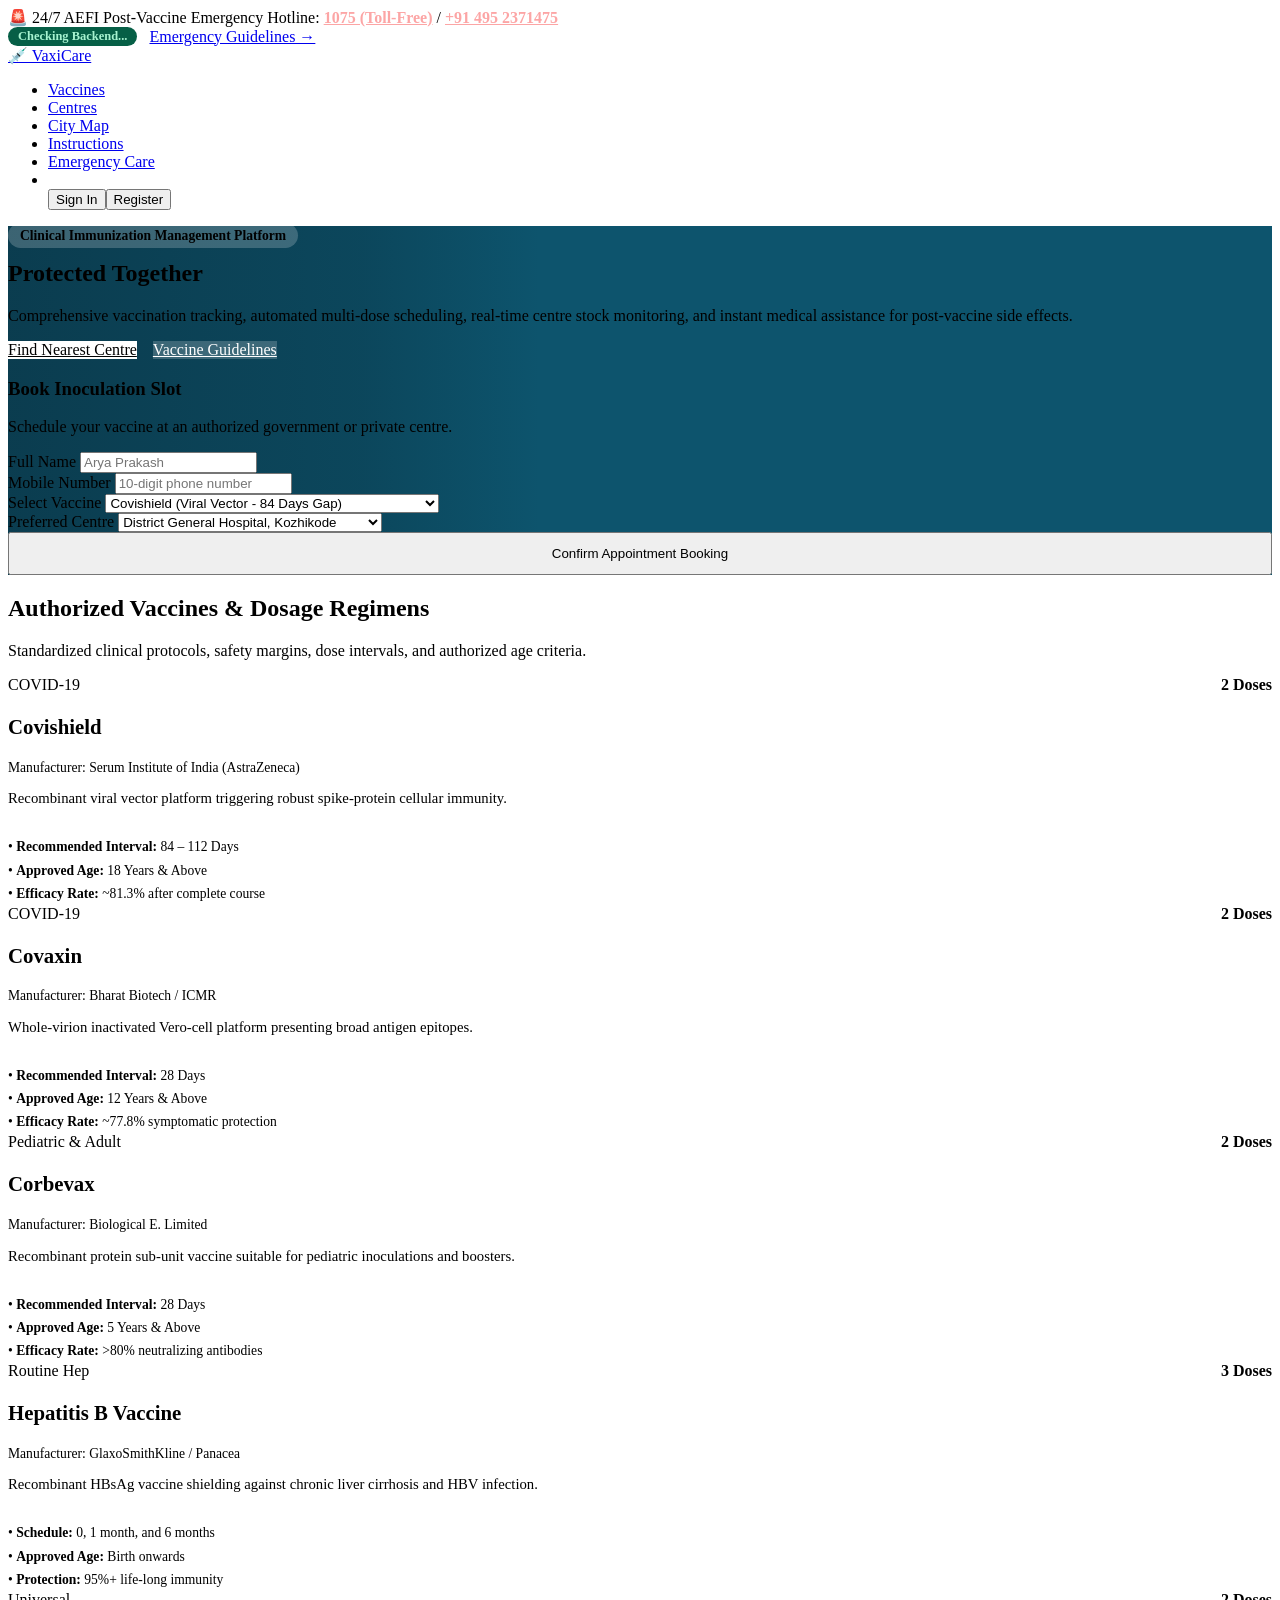
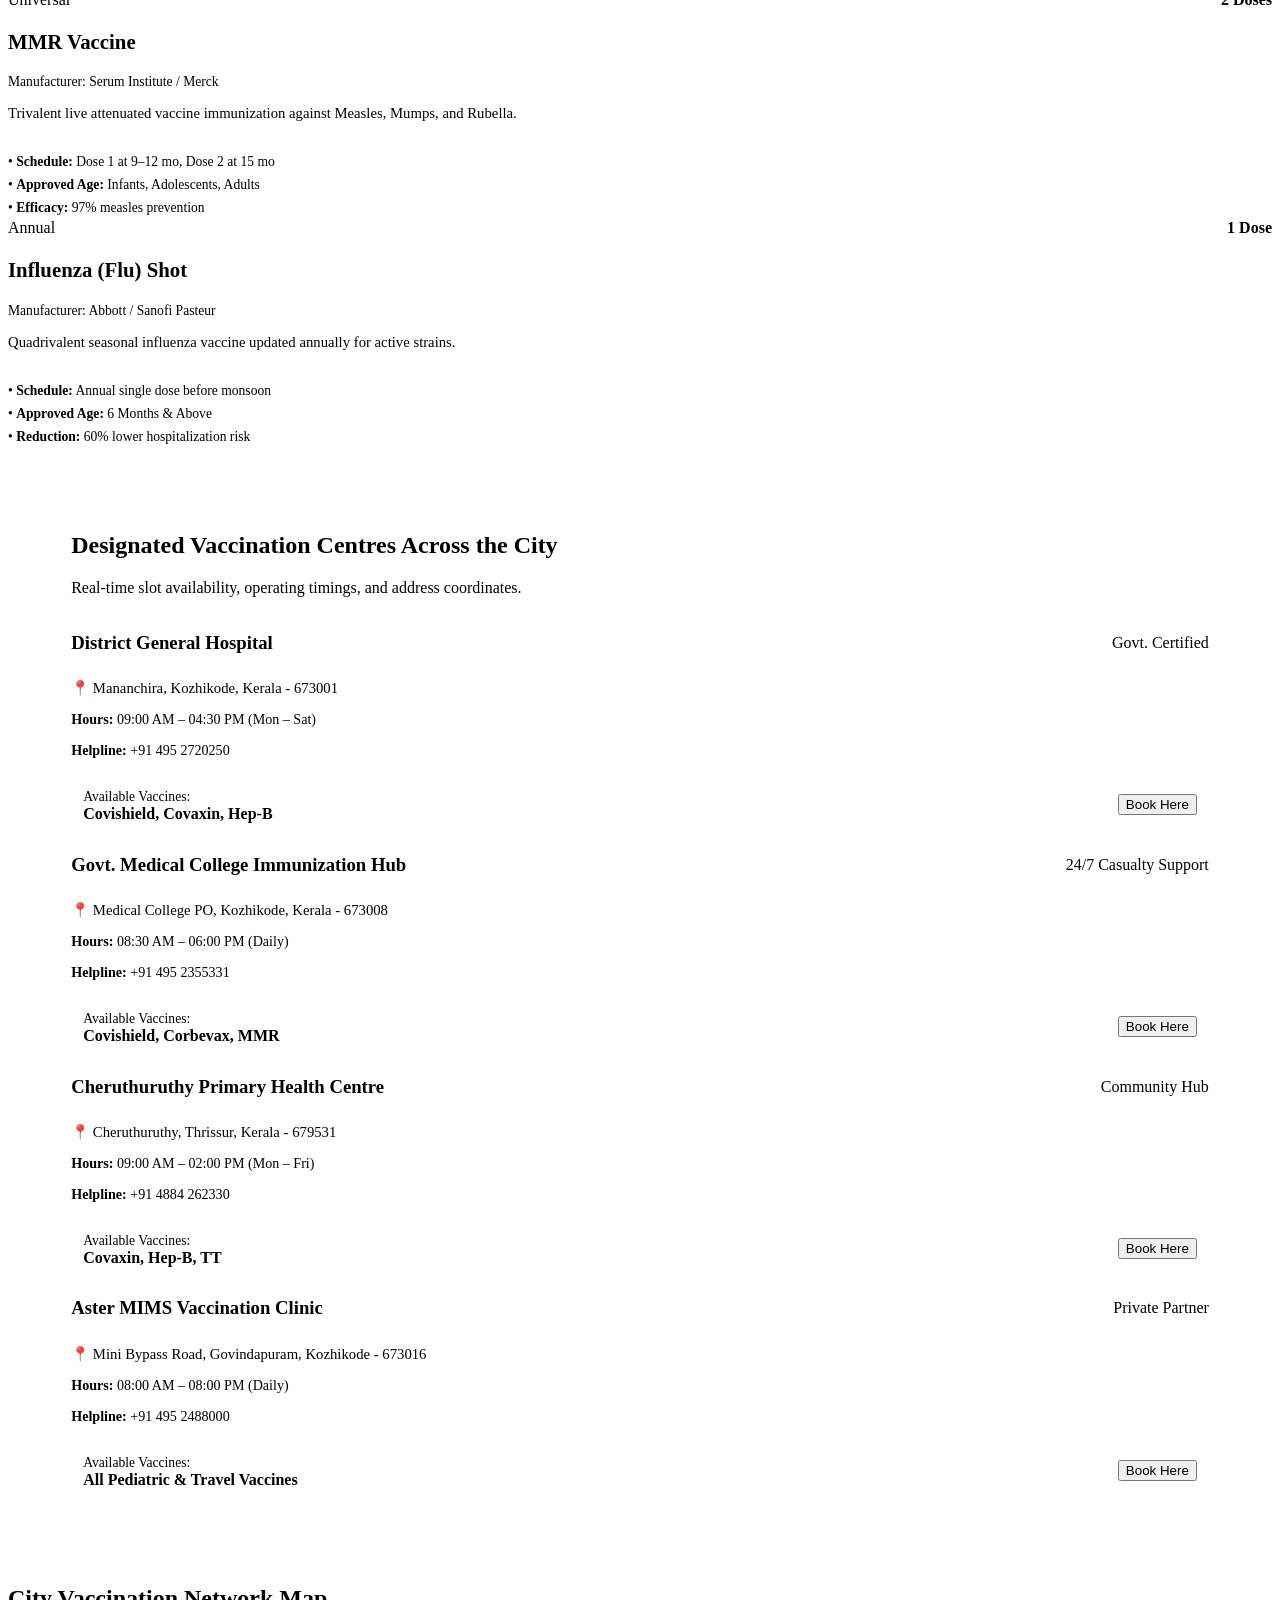
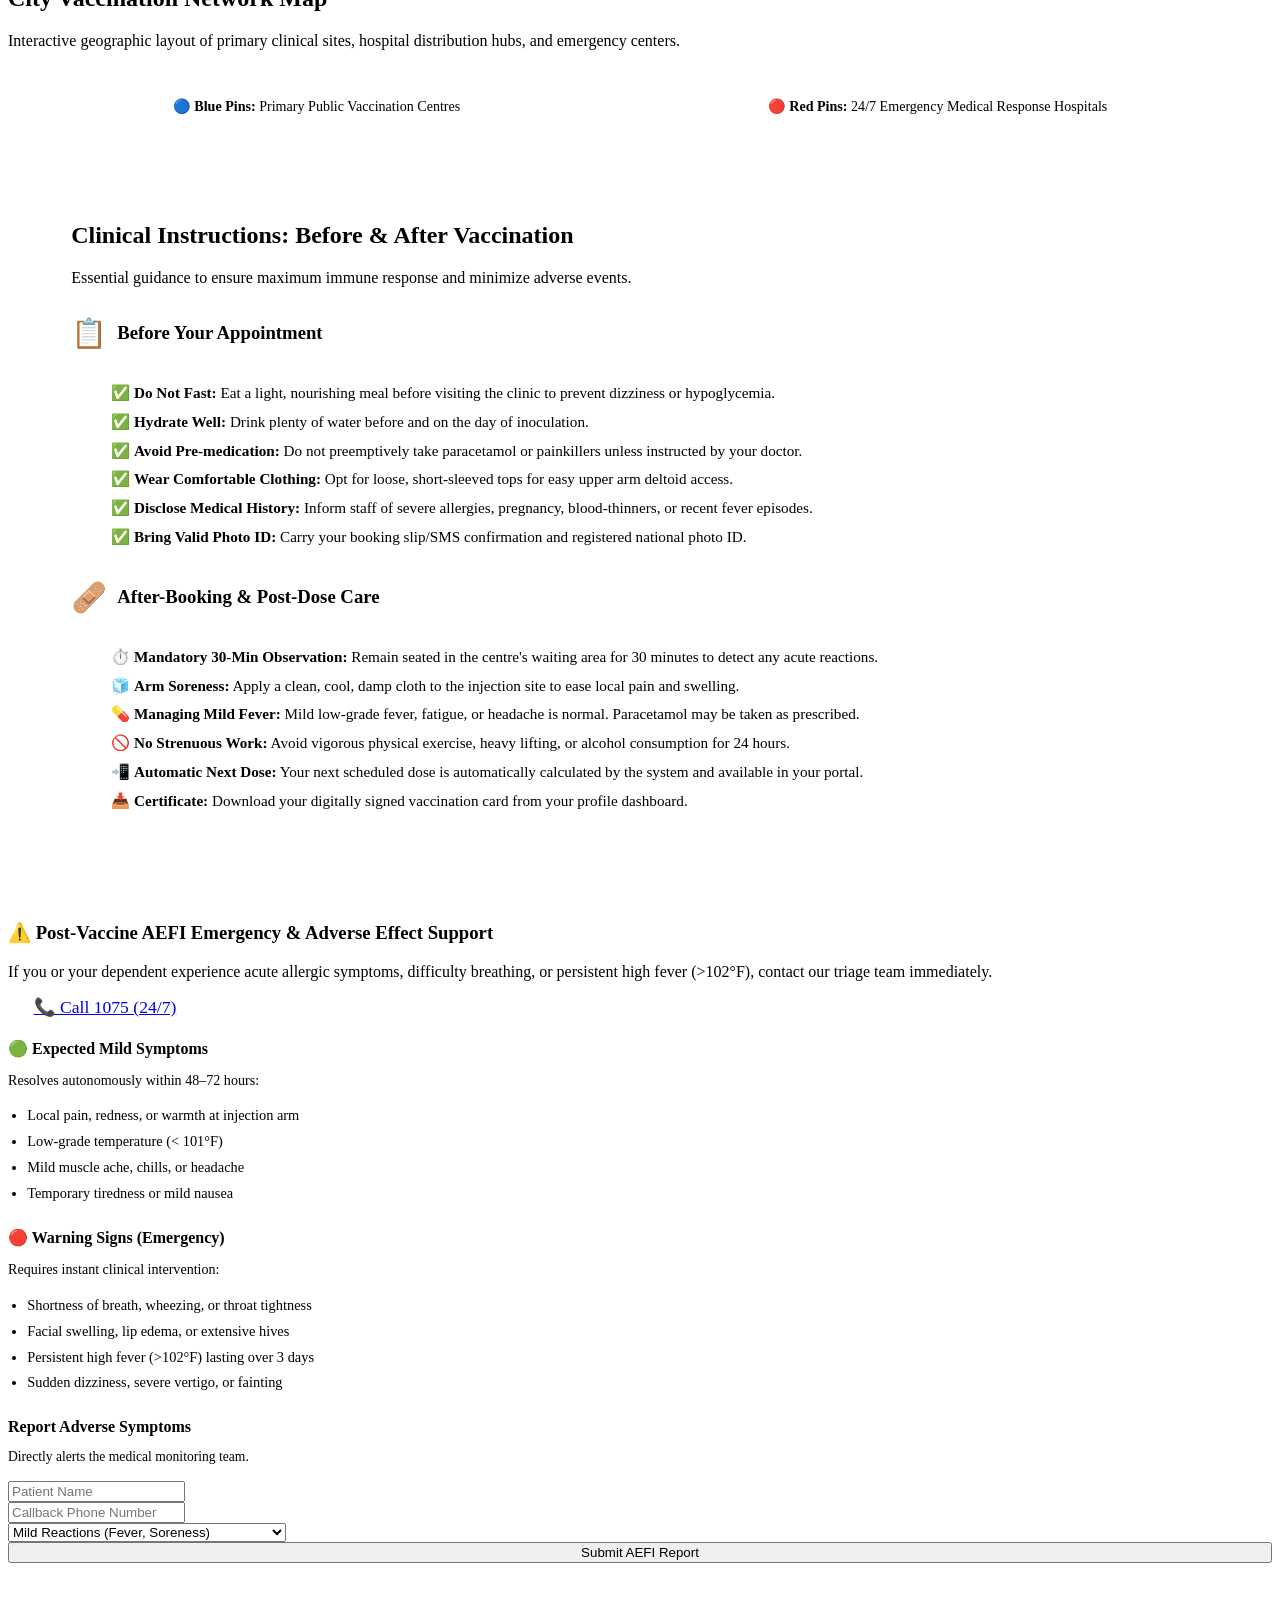
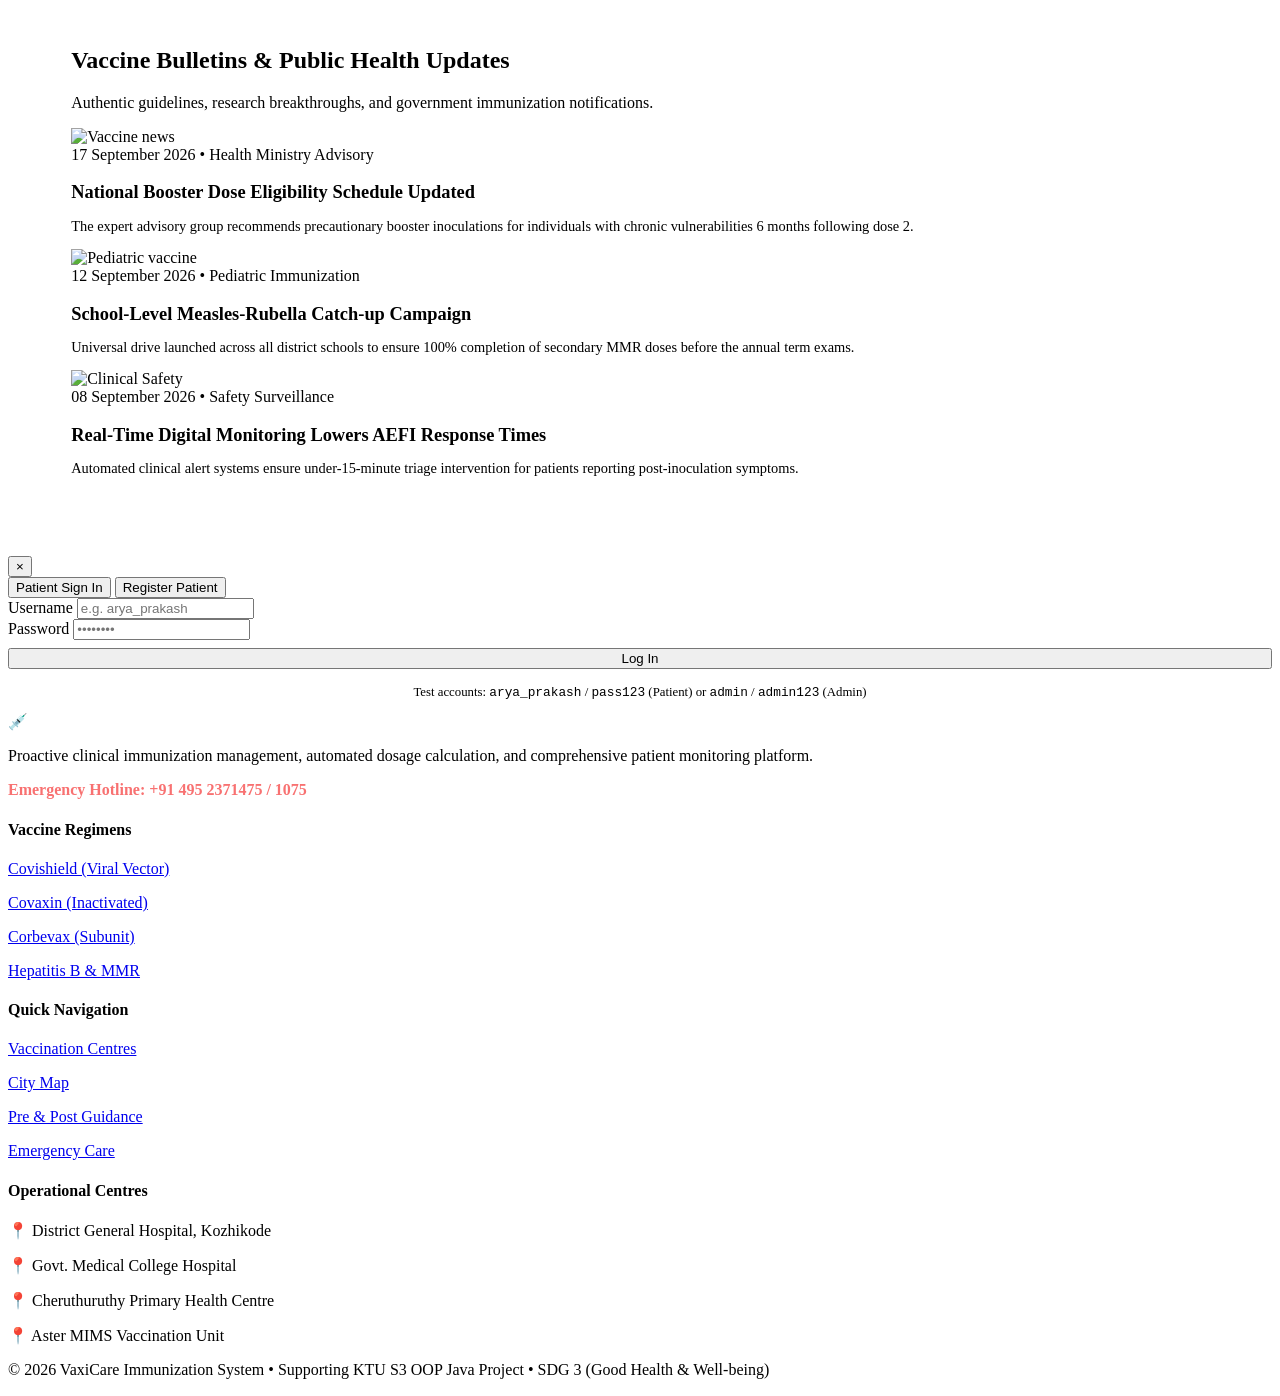
==== src/main/webapp/index.html @ 541f1cd0 "fix(map): Switch Leaflet tile provider to CartoDB Voyager to resolve OSM 403 access blocked error" ====
<!DOCTYPE html>
<html lang="en">
<head>
    <meta charset="UTF-8">
    <meta name="viewport" content="width=device-width, initial-scale=1.0">
    <title>VaxiCare — Smart Vaccination & Clinical Care Portal</title>
    <!-- OpenStreetMap / Leaflet CSS for City Map -->
    <link rel="stylesheet" href="https://unpkg.com/leaflet@1.9.4/dist/leaflet.css" />
    <!-- Main Stylesheet -->
    <link rel="stylesheet" href="css/style.css" />
</head>
<body>

    <!-- 1. TOP BAR: 24/7 EMERGENCY HOTLINE -->
    <div class="top-bar">
        <div class="hotline">
            <span>🚨 24/7 AEFI Post-Vaccine Emergency Hotline:</span>
            <a href="tel:1075" style="color: #fca5a5; font-weight: 800;">1075 (Toll-Free)</a> / 
            <a href="tel:+914952371475" style="color: #fca5a5; font-weight: 800;">+91 495 2371475</a>
        </div>
        <div style="display:flex; align-items:center; gap: 12px;">
            <span id="backendStatusBadge" style="background: #065f46; color: #a7f3d0; padding: 2px 10px; border-radius: 9999px; font-size: 0.78rem; font-weight: 700;">Checking Backend...</span>
            <a href="#emergency">Emergency Guidelines →</a>
        </div>
    </div>

    <!-- 2. NAVBAR -->
    <nav class="navbar">
        <a href="#" class="brand">💉 Vaxi<span>Care</span></a>
        <ul class="nav-links">
            <li><a href="#vaccines">Vaccines</a></li>
            <li><a href="#centers">Centres</a></li>
            <li><a href="#city-map-section">City Map</a></li>
            <li><a href="#instructions">Instructions</a></li>
            <li><a href="#emergency">Emergency Care</a></li>
            <li><a href="#my-bookings-section" id="navBookingsLink" style="display: none;">My Appointments</a></li>
            <li id="authNavButtons">
                <button class="btn btn-secondary btn-sm" onclick="openAuthModal('login')">Sign In</button>
                <button class="btn btn-primary btn-sm" onclick="openAuthModal('register')">Register</button>
            </li>
            <li id="userProfileNav" style="display: none; align-items: center; gap: 10px;">
                <span id="userGreeting" style="font-weight: 600; color: var(--dark); font-size: 0.9rem;"></span>
                <span id="userRoleBadge" class="badge badge-info">PATIENT</span>
                <button class="btn btn-secondary btn-sm" onclick="handleLogout()">Sign Out</button>
            </li>
        </ul>
    </nav>

    <!-- 3. HERO SECTION -->
    <section class="hero" style="background-color: #0d546d; background-image: linear-gradient(to right, rgba(10, 54, 71, 0.78) 0%, rgba(10, 54, 71, 0.45) 28%, transparent 42%), url('images/vaccine-hero-bg.png'); background-repeat: no-repeat; background-position: center center; background-size: cover;">
        <div>
            <span style="background: rgba(255,255,255,0.2); padding: 5px 12px; border-radius: 9999px; font-size: 0.85rem; font-weight: 600;">
                Clinical Immunization Management Platform
            </span>
            <h1 style="margin-top: 1rem;">Protected Together</h1>
            <p>
                Comprehensive vaccination tracking, automated multi-dose scheduling, real-time centre stock monitoring, and instant medical assistance for post-vaccine side effects.
            </p>
            <div style="display: flex; gap: 1rem; flex-wrap: wrap;">
                <a href="#centers" class="btn btn-secondary" style="background: white; color: var(--primary);">Find Nearest Centre</a>
                <a href="#instructions" class="btn btn-secondary" style="background: rgba(255,255,255,0.2); color: white; border-color: rgba(255,255,255,0.4);">Vaccine Guidelines</a>
            </div>
        </div>

        <!-- Hero Appointment Consultation Form -->
        <div class="hero-form">
            <h3>Book Inoculation Slot</h3>
            <p>Schedule your vaccine at an authorized government or private centre.</p>
            <form onsubmit="handleHeroBooking(event)">
                <div class="form-group">
                    <label>Full Name</label>
                    <input type="text" id="bName" class="form-control" placeholder="Arya Prakash" required>
                </div>
                <div class="form-group">
                    <label>Mobile Number</label>
                    <input type="tel" id="bContact" class="form-control" placeholder="10-digit phone number" pattern="[0-9]{10}" required>
                </div>
                <div class="form-group">
                    <label>Select Vaccine</label>
                    <select id="bVaccine" class="form-control" required>
                        <option value="Covishield">Covishield (Viral Vector - 84 Days Gap)</option>
                        <option value="Covaxin">Covaxin (Inactivated - 28 Days Gap)</option>
                        <option value="Corbevax">Corbevax (Protein Subunit - 28 Days Gap)</option>
                        <option value="Hepatitis B">Hepatitis B (Recombinant - 30 Days Gap)</option>
                        <option value="MMR">MMR Vaccine (Live Attenuated - 90 Days Gap)</option>
                        <option value="Influenza Flu Shot">Influenza Flu Shot (Inactivated Split - 365 Days Gap)</option>
                    </select>
                </div>
                <div class="form-group">
                    <label>Preferred Centre</label>
                    <select id="bCentre" class="form-control" required>
                        <option value="District General Hospital">District General Hospital, Kozhikode</option>
                        <option value="Govt. Medical College Immunization Hub">Govt. Medical College Immunization Hub</option>
                        <option value="Cheruthuruthy Primary Health Centre">Cheruthuruthy Primary Health Centre</option>
                        <option value="Aster MIMS Vaccination Clinic">Aster MIMS Vaccination Clinic</option>
                    </select>
                </div>
                <button type="submit" class="btn btn-primary" style="width: 100%; padding: 0.75rem;">Confirm Appointment Booking</button>
            </form>
        </div>
    </section>

    <!-- 4. ACTIVE APPOINTMENTS (Visible when user has bookings) -->
    <section id="my-bookings-section" class="container" style="display: none;">
        <div class="section-header">
            <h2>Your Booked Vaccination Appointments</h2>
            <p>Active appointments tracked in real-time under your browser session.</p>
        </div>
        <div id="bookingsListContainer" class="grid-2">
            <!-- Dynamically populated via JavaScript -->
        </div>
    </section>

    <!-- 5. ALL VACCINES & MEDICAL INFO -->
    <section id="vaccines" class="container">
        <div class="section-header">
            <h2>Authorized Vaccines & Dosage Regimens</h2>
            <p>Standardized clinical protocols, safety margins, dose intervals, and authorized age criteria.</p>
        </div>
        <div class="grid-3">
            <div class="card">
                <div style="display:flex; justify-content:space-between; align-items:center; margin-bottom:0.75rem;">
                    <span class="badge badge-success">COVID-19</span>
                    <span style="font-weight:700; color:var(--primary);">2 Doses</span>
                </div>
                <h3 style="font-size: 1.3rem;">Covishield</h3>
                <p style="font-size:0.85rem; color:var(--gray-600); margin-bottom:0.75rem;">Manufacturer: Serum Institute of India (AstraZeneca)</p>
                <p style="font-size:0.92rem; margin-bottom:1rem;">Recombinant viral vector platform triggering robust spike-protein cellular immunity.</p>
                <hr style="border:none; border-top:1px solid var(--gray-200); margin-bottom:0.75rem;">
                <div style="font-size:0.85rem; color:var(--gray-600); line-height:1.7;">
                    <div>• <strong>Recommended Interval:</strong> 84 – 112 Days</div>
                    <div>• <strong>Approved Age:</strong> 18 Years & Above</div>
                    <div>• <strong>Efficacy Rate:</strong> ~81.3% after complete course</div>
                </div>
            </div>

            <div class="card">
                <div style="display:flex; justify-content:space-between; align-items:center; margin-bottom:0.75rem;">
                    <span class="badge badge-info">COVID-19</span>
                    <span style="font-weight:700; color:var(--primary);">2 Doses</span>
                </div>
                <h3 style="font-size: 1.3rem;">Covaxin</h3>
                <p style="font-size:0.85rem; color:var(--gray-600); margin-bottom:0.75rem;">Manufacturer: Bharat Biotech / ICMR</p>
                <p style="font-size:0.92rem; margin-bottom:1rem;">Whole-virion inactivated Vero-cell platform presenting broad antigen epitopes.</p>
                <hr style="border:none; border-top:1px solid var(--gray-200); margin-bottom:0.75rem;">
                <div style="font-size:0.85rem; color:var(--gray-600); line-height:1.7;">
                    <div>• <strong>Recommended Interval:</strong> 28 Days</div>
                    <div>• <strong>Approved Age:</strong> 12 Years & Above</div>
                    <div>• <strong>Efficacy Rate:</strong> ~77.8% symptomatic protection</div>
                </div>
            </div>

            <div class="card">
                <div style="display:flex; justify-content:space-between; align-items:center; margin-bottom:0.75rem;">
                    <span class="badge badge-warning">Pediatric & Adult</span>
                    <span style="font-weight:700; color:var(--primary);">2 Doses</span>
                </div>
                <h3 style="font-size: 1.3rem;">Corbevax</h3>
                <p style="font-size:0.85rem; color:var(--gray-600); margin-bottom:0.75rem;">Manufacturer: Biological E. Limited</p>
                <p style="font-size:0.92rem; margin-bottom:1rem;">Recombinant protein sub-unit vaccine suitable for pediatric inoculations and boosters.</p>
                <hr style="border:none; border-top:1px solid var(--gray-200); margin-bottom:0.75rem;">
                <div style="font-size:0.85rem; color:var(--gray-600); line-height:1.7;">
                    <div>• <strong>Recommended Interval:</strong> 28 Days</div>
                    <div>• <strong>Approved Age:</strong> 5 Years & Above</div>
                    <div>• <strong>Efficacy Rate:</strong> >80% neutralizing antibodies</div>
                </div>
            </div>

            <div class="card">
                <div style="display:flex; justify-content:space-between; align-items:center; margin-bottom:0.75rem;">
                    <span class="badge badge-info">Routine Hep</span>
                    <span style="font-weight:700; color:var(--primary);">3 Doses</span>
                </div>
                <h3 style="font-size: 1.3rem;">Hepatitis B Vaccine</h3>
                <p style="font-size:0.85rem; color:var(--gray-600); margin-bottom:0.75rem;">Manufacturer: GlaxoSmithKline / Panacea</p>
                <p style="font-size:0.92rem; margin-bottom:1rem;">Recombinant HBsAg vaccine shielding against chronic liver cirrhosis and HBV infection.</p>
                <hr style="border:none; border-top:1px solid var(--gray-200); margin-bottom:0.75rem;">
                <div style="font-size:0.85rem; color:var(--gray-600); line-height:1.7;">
                    <div>• <strong>Schedule:</strong> 0, 1 month, and 6 months</div>
                    <div>• <strong>Approved Age:</strong> Birth onwards</div>
                    <div>• <strong>Protection:</strong> 95%+ life-long immunity</div>
                </div>
            </div>

            <div class="card">
                <div style="display:flex; justify-content:space-between; align-items:center; margin-bottom:0.75rem;">
                    <span class="badge badge-success">Universal</span>
                    <span style="font-weight:700; color:var(--primary);">2 Doses</span>
                </div>
                <h3 style="font-size: 1.3rem;">MMR Vaccine</h3>
                <p style="font-size:0.85rem; color:var(--gray-600); margin-bottom:0.75rem;">Manufacturer: Serum Institute / Merck</p>
                <p style="font-size:0.92rem; margin-bottom:1rem;">Trivalent live attenuated vaccine immunization against Measles, Mumps, and Rubella.</p>
                <hr style="border:none; border-top:1px solid var(--gray-200); margin-bottom:0.75rem;">
                <div style="font-size:0.85rem; color:var(--gray-600); line-height:1.7;">
                    <div>• <strong>Schedule:</strong> Dose 1 at 9–12 mo, Dose 2 at 15 mo</div>
                    <div>• <strong>Approved Age:</strong> Infants, Adolescents, Adults</div>
                    <div>• <strong>Efficacy:</strong> 97% measles prevention</div>
                </div>
            </div>

            <div class="card">
                <div style="display:flex; justify-content:space-between; align-items:center; margin-bottom:0.75rem;">
                    <span class="badge badge-warning">Annual</span>
                    <span style="font-weight:700; color:var(--primary);">1 Dose</span>
                </div>
                <h3 style="font-size: 1.3rem;">Influenza (Flu) Shot</h3>
                <p style="font-size:0.85rem; color:var(--gray-600); margin-bottom:0.75rem;">Manufacturer: Abbott / Sanofi Pasteur</p>
                <p style="font-size:0.92rem; margin-bottom:1rem;">Quadrivalent seasonal influenza vaccine updated annually for active strains.</p>
                <hr style="border:none; border-top:1px solid var(--gray-200); margin-bottom:0.75rem;">
                <div style="font-size:0.85rem; color:var(--gray-600); line-height:1.7;">
                    <div>• <strong>Schedule:</strong> Annual single dose before monsoon</div>
                    <div>• <strong>Approved Age:</strong> 6 Months & Above</div>
                    <div>• <strong>Reduction:</strong> 60% lower hospitalization risk</div>
                </div>
            </div>
        </div>
    </section>

    <!-- 6. AVAILABLE CENTRES & LIVE STOCK -->
    <section id="centers" style="background: white; padding: 4rem 5%; border-top: 1px solid var(--gray-200); border-bottom: 1px solid var(--gray-200);">
        <div class="container" style="margin: 0 auto;">
            <div class="section-header">
                <h2>Designated Vaccination Centres Across the City</h2>
                <p>Real-time slot availability, operating timings, and address coordinates.</p>
            </div>

            <div class="grid-2">
                <!-- Centre 1 -->
                <div class="card" style="border-left: 5px solid var(--primary);">
                    <div style="display:flex; justify-content:space-between; align-items:center;">
                        <h3>District General Hospital</h3>
                        <span class="badge badge-success">Govt. Certified</span>
                    </div>
                    <p style="color:var(--gray-600); font-size:0.92rem; margin:0.4rem 0;">📍 Mananchira, Kozhikode, Kerala - 673001</p>
                    <p style="font-size:0.88rem;"><strong>Hours:</strong> 09:00 AM – 04:30 PM (Mon – Sat)</p>
                    <p style="font-size:0.88rem;"><strong>Helpline:</strong> +91 495 2720250</p>
                    <div style="margin-top:1rem; padding:0.75rem; background:var(--gray-50); border-radius:8px; display:flex; justify-content:space-between; align-items:center;">
                        <div>
                            <span style="font-size:0.85rem; color:var(--gray-600);">Available Vaccines:</span><br>
                            <strong>Covishield, Covaxin, Hep-B</strong>
                        </div>
                        <button class="btn btn-primary btn-sm" onclick="selectCentre('District General Hospital')">Book Here</button>
                    </div>
                </div>

                <!-- Centre 2 -->
                <div class="card" style="border-left: 5px solid var(--accent);">
                    <div style="display:flex; justify-content:space-between; align-items:center;">
                        <h3>Govt. Medical College Immunization Hub</h3>
                        <span class="badge badge-success">24/7 Casualty Support</span>
                    </div>
                    <p style="color:var(--gray-600); font-size:0.92rem; margin:0.4rem 0;">📍 Medical College PO, Kozhikode, Kerala - 673008</p>
                    <p style="font-size:0.88rem;"><strong>Hours:</strong> 08:30 AM – 06:00 PM (Daily)</p>
                    <p style="font-size:0.88rem;"><strong>Helpline:</strong> +91 495 2355331</p>
                    <div style="margin-top:1rem; padding:0.75rem; background:var(--gray-50); border-radius:8px; display:flex; justify-content:space-between; align-items:center;">
                        <div>
                            <span style="font-size:0.85rem; color:var(--gray-600);">Available Vaccines:</span><br>
                            <strong>Covishield, Corbevax, MMR</strong>
                        </div>
                        <button class="btn btn-primary btn-sm" onclick="selectCentre('Govt. Medical College Immunization Hub')">Book Here</button>
                    </div>
                </div>

                <!-- Centre 3 -->
                <div class="card" style="border-left: 5px solid var(--warning);">
                    <div style="display:flex; justify-content:space-between; align-items:center;">
                        <h3>Cheruthuruthy Primary Health Centre</h3>
                        <span class="badge badge-info">Community Hub</span>
                    </div>
                    <p style="color:var(--gray-600); font-size:0.92rem; margin:0.4rem 0;">📍 Cheruthuruthy, Thrissur, Kerala - 679531</p>
                    <p style="font-size:0.88rem;"><strong>Hours:</strong> 09:00 AM – 02:00 PM (Mon – Fri)</p>
                    <p style="font-size:0.88rem;"><strong>Helpline:</strong> +91 4884 262330</p>
                    <div style="margin-top:1rem; padding:0.75rem; background:var(--gray-50); border-radius:8px; display:flex; justify-content:space-between; align-items:center;">
                        <div>
                            <span style="font-size:0.85rem; color:var(--gray-600);">Available Vaccines:</span><br>
                            <strong>Covaxin, Hep-B, TT</strong>
                        </div>
                        <button class="btn btn-primary btn-sm" onclick="selectCentre('Cheruthuruthy Primary Health Centre')">Book Here</button>
                    </div>
                </div>

                <!-- Centre 4 -->
                <div class="card" style="border-left: 5px solid var(--primary-dark);">
                    <div style="display:flex; justify-content:space-between; align-items:center;">
                        <h3>Aster MIMS Vaccination Clinic</h3>
                        <span class="badge badge-warning">Private Partner</span>
                    </div>
                    <p style="color:var(--gray-600); font-size:0.92rem; margin:0.4rem 0;">📍 Mini Bypass Road, Govindapuram, Kozhikode - 673016</p>
                    <p style="font-size:0.88rem;"><strong>Hours:</strong> 08:00 AM – 08:00 PM (Daily)</p>
                    <p style="font-size:0.88rem;"><strong>Helpline:</strong> +91 495 2488000</p>
                    <div style="margin-top:1rem; padding:0.75rem; background:var(--gray-50); border-radius:8px; display:flex; justify-content:space-between; align-items:center;">
                        <div>
                            <span style="font-size:0.85rem; color:var(--gray-600);">Available Vaccines:</span><br>
                            <strong>All Pediatric & Travel Vaccines</strong>
                        </div>
                        <button class="btn btn-primary btn-sm" onclick="selectCentre('Aster MIMS Vaccination Clinic')">Book Here</button>
                    </div>
                </div>
            </div>
        </div>
    </section>

    <!-- 7. MAP OF THE CITY -->
    <section id="city-map-section" class="container">
        <div class="section-header">
            <h2>City Vaccination Network Map</h2>
            <p>Interactive geographic layout of primary clinical sites, hospital distribution hubs, and emergency centers.</p>
        </div>
        <div class="card" style="padding: 1rem;">
            <div id="cityMap"></div>
            <div style="display:flex; justify-content:space-around; margin-top:1rem; font-size:0.88rem; color:var(--gray-600); flex-wrap: wrap; gap: 10px;">
                <span>🔵 <strong>Blue Pins:</strong> Primary Public Vaccination Centres</span>
                <span>🔴 <strong>Red Pins:</strong> 24/7 Emergency Medical Response Hospitals</span>
            </div>
        </div>
    </section>

    <!-- 8. INSTRUCTIONS (BEFORE VACCINE & AFTER BOOKING) -->
    <section id="instructions" style="background: white; padding: 4.5rem 5%; border-top: 1px solid var(--gray-200); border-bottom: 1px solid var(--gray-200);">
        <div class="container" style="margin: 0 auto;">
            <div class="section-header">
                <h2>Clinical Instructions: Before & After Vaccination</h2>
                <p>Essential guidance to ensure maximum immune response and minimize adverse events.</p>
            </div>

            <div class="grid-2">
                <!-- Before Vaccination -->
                <div class="card" style="background: var(--gray-50);">
                    <div style="display:flex; align-items:center; gap: 10px; margin-bottom: 1rem;">
                        <span style="font-size: 1.8rem;">📋</span>
                        <h3 style="color: var(--primary-dark);">Before Your Appointment</h3>
                    </div>
                    <ul style="list-style:none; line-height: 1.9; font-size: 0.95rem; color: var(--dark);">
                        <li>✅ <strong>Do Not Fast:</strong> Eat a light, nourishing meal before visiting the clinic to prevent dizziness or hypoglycemia.</li>
                        <li>✅ <strong>Hydrate Well:</strong> Drink plenty of water before and on the day of inoculation.</li>
                        <li>✅ <strong>Avoid Pre-medication:</strong> Do not preemptively take paracetamol or painkillers unless instructed by your doctor.</li>
                        <li>✅ <strong>Wear Comfortable Clothing:</strong> Opt for loose, short-sleeved tops for easy upper arm deltoid access.</li>
                        <li>✅ <strong>Disclose Medical History:</strong> Inform staff of severe allergies, pregnancy, blood-thinners, or recent fever episodes.</li>
                        <li>✅ <strong>Bring Valid Photo ID:</strong> Carry your booking slip/SMS confirmation and registered national photo ID.</li>
                    </ul>
                </div>

                <!-- After Booking & After Inoculation -->
                <div class="card" style="background: var(--gray-50);">
                    <div style="display:flex; align-items:center; gap: 10px; margin-bottom: 1rem;">
                        <span style="font-size: 1.8rem;">🩹</span>
                        <h3 style="color: var(--accent);">After-Booking & Post-Dose Care</h3>
                    </div>
                    <ul style="list-style:none; line-height: 1.9; font-size: 0.95rem; color: var(--dark);">
                        <li>⏱️ <strong>Mandatory 30-Min Observation:</strong> Remain seated in the centre's waiting area for 30 minutes to detect any acute reactions.</li>
                        <li>🧊 <strong>Arm Soreness:</strong> Apply a clean, cool, damp cloth to the injection site to ease local pain and swelling.</li>
                        <li>💊 <strong>Managing Mild Fever:</strong> Mild low-grade fever, fatigue, or headache is normal. Paracetamol may be taken as prescribed.</li>
                        <li>🚫 <strong>No Strenuous Work:</strong> Avoid vigorous physical exercise, heavy lifting, or alcohol consumption for 24 hours.</li>
                        <li>📲 <strong>Automatic Next Dose:</strong> Your next scheduled dose is automatically calculated by the system and available in your portal.</li>
                        <li>📥 <strong>Certificate:</strong> Download your digitally signed vaccination card from your profile dashboard.</li>
                    </ul>
                </div>
            </div>
        </div>
    </section>

    <!-- 9. EMERGENCY CONTACT FOR AFTER-VACCINATION EFFECTS (AEFI) -->
    <section id="emergency" class="container">
        <div class="emergency-banner">
            <div>
                <h3>⚠️ Post-Vaccine AEFI Emergency & Adverse Effect Support</h3>
                <p>If you or your dependent experience acute allergic symptoms, difficulty breathing, or persistent high fever (>102°F), contact our triage team immediately.</p>
            </div>
            <a href="tel:1075" class="btn btn-danger" style="white-space: nowrap; font-size: 1.1rem; padding: 0.8rem 1.6rem;">📞 Call 1075 (24/7)</a>
        </div>

        <div class="grid-3">
            <div class="card">
                <h4 style="color: var(--success); margin-bottom: 0.5rem;">🟢 Expected Mild Symptoms</h4>
                <p style="font-size: 0.88rem; color: var(--gray-600); margin-bottom: 0.75rem;">Resolves autonomously within 48–72 hours:</p>
                <ul style="font-size: 0.9rem; line-height: 1.8; padding-left: 1.2rem; color: var(--gray-600);">
                    <li>Local pain, redness, or warmth at injection arm</li>
                    <li>Low-grade temperature (&lt; 101°F)</li>
                    <li>Mild muscle ache, chills, or headache</li>
                    <li>Temporary tiredness or mild nausea</li>
                </ul>
            </div>

            <div class="card">
                <h4 style="color: var(--danger); margin-bottom: 0.5rem;">🔴 Warning Signs (Emergency)</h4>
                <p style="font-size: 0.88rem; color: var(--gray-600); margin-bottom: 0.75rem;">Requires instant clinical intervention:</p>
                <ul style="font-size: 0.9rem; line-height: 1.8; padding-left: 1.2rem; color: var(--danger);">
                    <li>Shortness of breath, wheezing, or throat tightness</li>
                    <li>Facial swelling, lip edema, or extensive hives</li>
                    <li>Persistent high fever (>102°F) lasting over 3 days</li>
                    <li>Sudden dizziness, severe vertigo, or fainting</li>
                </ul>
            </div>

            <!-- Instant AEFI Reporting Form -->
            <div class="card">
                <h4 style="margin-bottom: 0.5rem;">Report Adverse Symptoms</h4>
                <p style="font-size: 0.85rem; color: var(--gray-600); margin-bottom: 1rem;">Directly alerts the medical monitoring team.</p>
                <form onsubmit="handleAEFIReport(event)">
                    <div class="form-group">
                        <input type="text" id="aefiName" class="form-control" placeholder="Patient Name" required>
                    </div>
                    <div class="form-group">
                        <input type="tel" id="aefiPhone" class="form-control" placeholder="Callback Phone Number" pattern="[0-9]{10}" required>
                    </div>
                    <div class="form-group">
                        <select id="aefiSeverity" class="form-control">
                            <option value="Mild">Mild Reactions (Fever, Soreness)</option>
                            <option value="Moderate">Moderate (Persistent Body Pain, Vomiting)</option>
                            <option value="Severe">Severe (Allergic reaction, Breathing issues)</option>
                        </select>
                    </div>
                    <button type="submit" class="btn btn-danger btn-sm" style="width: 100%;">Submit AEFI Report</button>
                </form>
            </div>
        </div>
    </section>

    <!-- 10. LATEST VACCINE NEWS & HEALTH UPDATES -->
    <section id="news" style="background: white; padding: 4rem 5%; border-top: 1px solid var(--gray-200);">
        <div class="container" style="margin: 0 auto;">
            <div class="section-header">
                <h2>Vaccine Bulletins & Public Health Updates</h2>
                <p>Authentic guidelines, research breakthroughs, and government immunization notifications.</p>
            </div>

            <div class="grid-3">
                <div class="card news-card">
                    <img src="https://images.unsplash.com/photo-1584515979956-d9f6e5d09982?auto=format&fit=crop&w=600&q=80" alt="Vaccine news">
                    <div class="news-date">17 September 2026 • Health Ministry Advisory</div>
                    <h3 style="font-size: 1.15rem; margin-bottom: 0.5rem;">National Booster Dose Eligibility Schedule Updated</h3>
                    <p style="font-size: 0.9rem; color: var(--gray-600);">
                        The expert advisory group recommends precautionary booster inoculations for individuals with chronic vulnerabilities 6 months following dose 2.
                    </p>
                </div>

                <div class="card news-card">
                    <img src="https://images.unsplash.com/photo-1576765608535-5f04d1e3f289?auto=format&fit=crop&w=600&q=80" alt="Pediatric vaccine">
                    <div class="news-date">12 September 2026 • Pediatric Immunization</div>
                    <h3 style="font-size: 1.15rem; margin-bottom: 0.5rem;">School-Level Measles-Rubella Catch-up Campaign</h3>
                    <p style="font-size: 0.9rem; color: var(--gray-600);">
                        Universal drive launched across all district schools to ensure 100% completion of secondary MMR doses before the annual term exams.
                    </p>
                </div>

                <div class="card news-card">
                    <img src="https://images.unsplash.com/photo-1584036561566-baf8f5f1b144?auto=format&fit=crop&w=600&q=80" alt="Clinical Safety">
                    <div class="news-date">08 September 2026 • Safety Surveillance</div>
                    <h3 style="font-size: 1.15rem; margin-bottom: 0.5rem;">Real-Time Digital Monitoring Lowers AEFI Response Times</h3>
                    <p style="font-size: 0.9rem; color: var(--gray-600);">
                        Automated clinical alert systems ensure under-15-minute triage intervention for patients reporting post-inoculation symptoms.
                    </p>
                </div>
            </div>
        </div>
    </section>

    <!-- 11. AUTHENTICATION MODAL (LOGIN & REGISTRATION) -->
    <div id="authModal" class="modal">
        <div class="modal-card">
            <button class="modal-close" onclick="closeAuthModal()">×</button>
            <div class="tab-btn-group">
                <button id="tabLogin" class="tab-btn active" onclick="switchAuthTab('login')">Patient Sign In</button>
                <button id="tabRegister" class="tab-btn" onclick="switchAuthTab('register')">Register Patient</button>
            </div>

            <!-- Login Form -->
            <form id="formLogin" onsubmit="handleLoginSubmit(event)">
                <div class="form-group">
                    <label>Username</label>
                    <input type="text" id="loginUser" class="form-control" placeholder="e.g. arya_prakash" required>
                </div>
                <div class="form-group">
                    <label>Password</label>
                    <input type="password" id="loginPass" class="form-control" placeholder="••••••••" required>
                </div>
                <button type="submit" class="btn btn-primary" style="width: 100%; margin-top: 0.5rem;">Log In</button>
                <p style="font-size: 0.8rem; color: var(--gray-600); margin-top: 1rem; text-align: center;">
                    Test accounts: <code>arya_prakash</code> / <code>pass123</code> (Patient) or <code>admin</code> / <code>admin123</code> (Admin)
                </p>
            </form>

            <!-- Registration Form -->
            <form id="formRegister" style="display: none;" onsubmit="handleRegisterSubmit(event)">
                <div class="form-group">
                    <label>Full Name</label>
                    <input type="text" id="regName" class="form-control" placeholder="Arya Prakash" required>
                </div>
                <div class="form-group">
                    <label>Date of Birth</label>
                    <input type="date" id="regDob" class="form-control">
                </div>
                <div class="form-group">
                    <label>Contact Phone</label>
                    <input type="tel" id="regPhone" class="form-control" placeholder="10-digit mobile" pattern="[0-9]{10}" required>
                </div>
                <div class="form-group">
                    <label>Username</label>
                    <input type="text" id="regUser" class="form-control" placeholder="Choose a username" required>
                </div>
                <div class="form-group">
                    <label>Password</label>
                    <input type="password" id="regPass" class="form-control" placeholder="Create password" required>
                </div>
                <button type="submit" class="btn btn-primary" style="width: 100%; margin-top: 0.5rem;">Complete Registration</button>
            </form>
        </div>
    </div>

    <!-- 12. FOOTER -->
    <footer>
        <div class="footer-grid">
            <div>
                <a href="#" class="brand" style="color: white; margin-bottom: 1rem;">💉 Vaxi<span>Care</span></a>
                <p>
                    Proactive clinical immunization management, automated dosage calculation, and comprehensive patient monitoring platform.
                </p>
                <div style="margin-top: 1rem; color: #f87171; font-weight: 700;">
                    Emergency Hotline: +91 495 2371475 / 1075
                </div>
            </div>
            <div>
                <h4>Vaccine Regimens</h4>
                <p><a href="#vaccines">Covishield (Viral Vector)</a></p>
                <p><a href="#vaccines">Covaxin (Inactivated)</a></p>
                <p><a href="#vaccines">Corbevax (Subunit)</a></p>
                <p><a href="#vaccines">Hepatitis B & MMR</a></p>
            </div>
            <div>
                <h4>Quick Navigation</h4>
                <p><a href="#centers">Vaccination Centres</a></p>
                <p><a href="#city-map-section">City Map</a></p>
                <p><a href="#instructions">Pre & Post Guidance</a></p>
                <p><a href="#emergency">Emergency Care</a></p>
            </div>
            <div>
                <h4>Operational Centres</h4>
                <p>📍 District General Hospital, Kozhikode</p>
                <p>📍 Govt. Medical College Hospital</p>
                <p>📍 Cheruthuruthy Primary Health Centre</p>
                <p>📍 Aster MIMS Vaccination Unit</p>
            </div>
        </div>
        <div class="footer-bottom">
            <p>© 2026 VaxiCare Immunization System • Supporting KTU S3 OOP Java Project • SDG 3 (Good Health & Well-being)</p>
        </div>
    </footer>

    <!-- Leaflet JS for Map -->
    <script src="https://unpkg.com/leaflet@1.9.4/dist/leaflet.js"></script>

    <!-- App Logic & Handlers -->
    <script>
        // ============================================================================
        // 0. BACKEND DETECTION & LOCAL STORAGE FALLBACK
        // ============================================================================
        let backendAvailable = false;

        async function checkBackendHealth() {
            try {
                const res = await fetch('/api/status', { cache: 'no-store' });
                if (res.ok) {
                    const data = await res.json();
                    backendAvailable = true;
                    const badge = document.getElementById('backendStatusBadge');
                    if (badge) {
                        badge.style.background = '#065f46';
                        badge.style.color = '#a7f3d0';
                        badge.innerHTML = `🟢 Backend Online (${data.userCount} Users | ${data.appointmentCount} Bookings in DB)`;
                    }
                    return true;
                }
            } catch (e) {
                backendAvailable = false;
                const badge = document.getElementById('backendStatusBadge');
                if (badge) {
                    badge.style.background = '#78350f';
                    badge.style.color = '#fde68a';
                    badge.innerHTML = '🟡 Offline Mode (Local Storage)';
                    badge.title = 'Run start-server.bat in project folder to connect real backend';
                }
            }

            // Initialize fallback mock data in localStorage if needed
            if (!localStorage.getItem('smart_users')) {
                localStorage.setItem('smart_users', JSON.stringify([
                    { username: 'arya_prakash', pass: 'pass123', fullName: 'Arya Prakash', role: 'PATIENT', phone: '9876543210' },
                    { username: 'admin', pass: 'admin123', fullName: 'Dr. Radhakrishnan (Nodal Officer)', role: 'ADMIN', phone: '9876543200' }
                ]));
            }
            return false;
        }

        // ============================================================================
        // 1. WORKING LOGIN HANDLER (Backend Database + Fallback)
        // ============================================================================
        async function handleLoginSubmit(e) {
            e.preventDefault();
            const u = document.getElementById('loginUser').value.trim();
            const p = document.getElementById('loginPass').value.trim();

            if (backendAvailable) {
                try {
                    const res = await fetch('/api/login', {
                        method: 'POST',
                        headers: { 'Content-Type': 'application/json' },
                        body: JSON.stringify({ username: u, password: p })
                    });
                    const data = await res.json();
                    if (res.ok && data.success) {
                        sessionStorage.setItem('loggedInUser', JSON.stringify(data.user));
                        closeAuthModal();
                        alert(`✅ Welcome back, ${data.user.fullName}!\nRole: ${data.user.role}\nAuthenticated via Backend Database.`);
                        location.reload();
                        return;
                    } else {
                        alert("❌ " + (data.message || "Invalid username or password!"));
                        return;
                    }
                } catch (err) {
                    console.warn("Backend error, trying local fallback", err);
                }
            }

            // Fallback: localStorage
            const users = JSON.parse(localStorage.getItem('smart_users') || "[]");
            const match = users.find(user => user.username.toLowerCase() === u.toLowerCase() && user.pass === p);
            if (match) {
                sessionStorage.setItem('loggedInUser', JSON.stringify(match));
                closeAuthModal();
                alert(`Welcome back, ${match.fullName}!\nRole: ${match.role}\nYou are now logged in.`);
                location.reload();
            } else {
                alert("Invalid username or password! Try: arya_prakash / pass123 or admin / admin123");
            }
        }

        // ============================================================================
        // 2. WORKING REGISTRATION HANDLER (Backend Database + Fallback)
        // ============================================================================
        async function handleRegisterSubmit(e) {
            e.preventDefault();
            const name = document.getElementById('regName').value.trim();
            const phone = document.getElementById('regPhone').value.trim();
            const user = document.getElementById('regUser').value.trim();
            const pass = document.getElementById('regPass').value.trim();

            if (backendAvailable) {
                try {
                    const res = await fetch('/api/register', {
                        method: 'POST',
                        headers: { 'Content-Type': 'application/json' },
                        body: JSON.stringify({ username: user, password: pass, fullName: name, phone: phone })
                    });
                    const data = await res.json();
                    if (res.ok && data.success) {
                        alert(`✅ Registration successful for ${name}!\nAccount saved permanently in backend database (database/users.json). Please sign in.`);
                        switchAuthTab('login');
                        document.getElementById('loginUser').value = user;
                        document.getElementById('loginPass').focus();
                        checkBackendHealth();
                        return;
                    } else {
                        alert("❌ " + (data.message || "Registration failed."));
                        return;
                    }
                } catch (err) {
                    console.warn("Backend error, trying local fallback", err);
                }
            }

            // Fallback: localStorage
            const users = JSON.parse(localStorage.getItem('smart_users') || "[]");
            if (users.some(u => u.username.toLowerCase() === user.toLowerCase())) {
                alert(`Username '${user}' is already taken! Please choose a different username.`);
                return;
            }

            users.push({ username: user, pass: pass, fullName: name, role: 'PATIENT', phone: phone });
            localStorage.setItem('smart_users', JSON.stringify(users));

            alert(`Registration successful for ${name}! Please sign in.`);
            switchAuthTab('login');
            document.getElementById('loginUser').value = user;
            document.getElementById('loginPass').focus();
        }

        // ============================================================================
        // 3. WORKING BOOKING HANDLER (Backend Database + Fallback)
        // ============================================================================
        async function handleHeroBooking(e) {
            e.preventDefault();
            const name = document.getElementById('bName').value.trim();
            const phone = document.getElementById('bContact').value.trim();
            const vaccine = document.getElementById('bVaccine').value;
            const centre = document.getElementById('bCentre').value;

            const payload = {
                patientName: name,
                contact: phone,
                vaccine: vaccine,
                centre: centre
            };

            if (backendAvailable) {
                try {
                    const res = await fetch('/api/book', {
                        method: 'POST',
                        headers: { 'Content-Type': 'application/json' },
                        body: JSON.stringify(payload)
                    });
                    const data = await res.json();
                    if (res.ok && data.success) {
                        alert(`✅ Appointment Successfully Booked!\n\nBooking ID: ${data.booking.bookingId}\nPatient: ${name}\nVaccine: ${vaccine}\nCentre: ${centre}\nSaved to Backend Database (database/appointments.json).\n\n⚠️ IMPORTANT: Please arrive 15 minutes before your slot and do not fast.`);
                        renderBookings();
                        checkBackendHealth();
                        return;
                    }
                } catch (err) {
                    console.warn("Backend error, trying local fallback", err);
                }
            }

            // Fallback: localStorage
            const booking = {
                bookingId: "BK-" + Math.floor(1000 + Math.random() * 9000),
                patientName: name,
                contact: phone,
                vaccine: vaccine,
                centre: centre,
                date: new Date().toISOString().split('T')[0],
                status: "CONFIRMED"
            };

            let bookings = JSON.parse(localStorage.getItem('smart_bookings') || "[]");
            bookings.push(booking);
            localStorage.setItem('smart_bookings', JSON.stringify(bookings));

            alert(`✅ Appointment Successfully Booked!\n\nBooking ID: ${booking.bookingId}\nPatient: ${name}\nVaccine: ${vaccine}\nCentre: ${centre}\nDate: ${booking.date}\n\n⚠️ IMPORTANT: Please arrive 15 minutes before your slot and do not fast.`);
            renderBookings();
        }

        // ============================================================================
        // 4. WORKING LOGOUT HANDLER
        // ============================================================================
        function handleLogout() {
            sessionStorage.removeItem('loggedInUser');
            alert("You have been signed out successfully.");
            location.reload();
        }

        // ============================================================================
        // 5. MODAL UI HANDLERS (OPEN, CLOSE, TAB SWITCH)
        // ============================================================================
        function openAuthModal(tab) {
            const modal = document.getElementById('authModal');
            if (modal) modal.classList.add('active');
            switchAuthTab(tab);
        }

        function closeAuthModal() {
            const modal = document.getElementById('authModal');
            if (modal) modal.classList.remove('active');
        }

        function switchAuthTab(tab) {
            const isLogin = tab === 'login';
            document.getElementById('formLogin').style.display = isLogin ? 'block' : 'none';
            document.getElementById('formRegister').style.display = isLogin ? 'none' : 'block';
            document.getElementById('tabLogin').classList.toggle('active', isLogin);
            document.getElementById('tabRegister').classList.toggle('active', !isLogin);
        }

        // Close modal when clicking outside the card
        window.addEventListener('click', (e) => {
            const modal = document.getElementById('authModal');
            if (e.target === modal) {
                closeAuthModal();
            }
        });

        // ============================================================================
        // 6. AEFI EMERGENCY REPORT HANDLER (Backend Database + Fallback)
        // ============================================================================
        async function handleAEFIReport(e) {
            e.preventDefault();
            const name = document.getElementById('aefiName').value.trim();
            const phone = document.getElementById('aefiPhone').value.trim();
            const severity = document.getElementById('aefiSeverity').value;

            const payload = { patientName: name, phone: phone, severity: severity };

            if (backendAvailable) {
                try {
                    const res = await fetch('/api/aefi', {
                        method: 'POST',
                        headers: { 'Content-Type': 'application/json' },
                        body: JSON.stringify(payload)
                    });
                    const data = await res.json();
                    if (res.ok && data.success) {
                        alert(`🚨 AEFI Report Logged for ${name} (${severity} level).\n\nReport ID: ${data.report.reportId}\nSaved to Backend Surveillance Database (database/aefi_reports.json). Our duty medical officer will call ${phone} within 10 minutes.`);
                        e.target.reset();
                        return;
                    }
                } catch (err) {
                    console.warn("Backend error, trying local fallback", err);
                }
            }

            // Fallback: localStorage
            const report = {
                reportId: "AEFI-" + Math.floor(1000 + Math.random() * 9000),
                patientName: name,
                phone: phone,
                severity: severity,
                timestamp: new Date().toLocaleString()
            };

            let reports = JSON.parse(localStorage.getItem('smart_aefi') || "[]");
            reports.push(report);
            localStorage.setItem('smart_aefi', JSON.stringify(reports));

            alert(`🚨 AEFI Report Logged for ${name} (${severity} level).\n\nReport ID: ${report.reportId}\nThe Clinical Monitoring Desk has been alerted. Our duty medical officer will call ${phone} within 10 minutes.`);
            e.target.reset();
        }

        // ============================================================================
        // 7. PRE-SELECT CENTRE HELPER
        // ============================================================================
        function selectCentre(name) {
            const centreSelect = document.getElementById('bCentre');
            if (centreSelect) {
                for (let i = 0; i < centreSelect.options.length; i++) {
                    if (centreSelect.options[i].value === name || centreSelect.options[i].text.includes(name)) {
                        centreSelect.selectedIndex = i;
                        break;
                    }
                }
            }
            window.scrollTo({ top: 0, behavior: 'smooth' });
        }

        // ============================================================================
        // 8. RENDER ACTIVE BOOKINGS (Backend Database + Fallback)
        // ============================================================================
        async function renderBookings() {
            let bookings = [];
            if (backendAvailable) {
                try {
                    const res = await fetch('/api/appointments', { cache: 'no-store' });
                    if (res.ok) {
                        bookings = await res.json();
                    }
                } catch (err) {
                    console.warn("Could not fetch backend bookings, using local storage", err);
                }
            }

            if (!bookings || bookings.length === 0) {
                bookings = JSON.parse(localStorage.getItem('smart_bookings') || "[]");
            }

            const container = document.getElementById('bookingsListContainer');
            const section = document.getElementById('my-bookings-section');
            const navLink = document.getElementById('navBookingsLink');

            if (!container || !section) return;

            if (!bookings || bookings.length === 0) {
                section.style.display = 'none';
                if (navLink) navLink.style.display = 'none';
                return;
            }

            section.style.display = 'block';
            if (navLink) navLink.style.display = 'inline-block';

            container.innerHTML = bookings.slice().reverse().map(b => `
                <div class="card" style="border-left: 5px solid var(--success);">
                    <div style="display:flex; justify-content:space-between; align-items:center; margin-bottom: 0.5rem;">
                        <strong style="color:var(--primary); font-size:1.1rem;">${b.bookingId}</strong>
                        <span class="badge badge-success">${b.status || 'CONFIRMED'}</span>
                    </div>
                    <p style="margin: 0.2rem 0;"><strong>Patient:</strong> ${b.patientName} (${b.contact})</p>
                    <p style="margin: 0.2rem 0;"><strong>Vaccine:</strong> ${b.vaccine}</p>
                    <p style="margin: 0.2rem 0;"><strong>Centre:</strong> ${b.centre}</p>
                    <p style="margin: 0.2rem 0; font-size:0.85rem; color:var(--gray-600);"><strong>Scheduled Date:</strong> ${b.date}</p>
                </div>
            `).join('');
        }

        // ============================================================================
        // 9. CHECK AUTH STATE ON PAGE LOAD
        // ============================================================================
        function checkAuthState() {
            const loggedInUserStr = sessionStorage.getItem('loggedInUser');
            const authNav = document.getElementById('authNavButtons');
            const profileNav = document.getElementById('userProfileNav');
            const greeting = document.getElementById('userGreeting');
            const roleBadge = document.getElementById('userRoleBadge');

            if (loggedInUserStr) {
                try {
                    const user = JSON.parse(loggedInUserStr);
                    if (authNav) authNav.style.display = 'none';
                    if (profileNav) profileNav.style.display = 'flex';
                    if (greeting) greeting.textContent = `👤 ${user.fullName}`;
                    if (roleBadge) {
                        roleBadge.textContent = user.role;
                        roleBadge.className = user.role === 'ADMIN' ? 'badge badge-danger' : 'badge badge-info';
                    }

                    // Pre-fill booking form with logged in user details if empty
                    const bName = document.getElementById('bName');
                    const bContact = document.getElementById('bContact');
                    if (bName && !bName.value) bName.value = user.fullName || '';
                    if (bContact && !bContact.value) bContact.value = user.phone || '';
                } catch (e) {
                    console.error("Session parse error", e);
                }
            } else {
                if (authNav) authNav.style.display = 'flex';
                if (profileNav) profileNav.style.display = 'none';
            }
        }

        // ============================================================================
        // 10. INITIALIZE CITY MAP & APP STATE
        // ============================================================================
        document.addEventListener('DOMContentLoaded', async () => {
            await checkBackendHealth();
            checkAuthState();
            renderBookings();

            // Initialize Leaflet City Map (Centered on Kozhikode Hub)
            const mapContainer = document.getElementById('cityMap');
            if (mapContainer && typeof L !== 'undefined') {
                const map = L.map('cityMap').setView([11.2588, 75.7804], 12);

                L.tileLayer('https://{s}.basemaps.cartocdn.com/rastertiles/voyager/{z}/{x}/{y}{r}.png', {
                    attribution: '&copy; <a href="https://www.openstreetmap.org/copyright">OpenStreetMap</a> contributors &copy; <a href="https://carto.com/attributions">CARTO</a>',
                    subdomains: 'abcd',
                    maxZoom: 19
                }).addTo(map);

                const centres = [
                    { name: "District General Hospital", lat: 11.2530, lng: 75.7780, type: "centre", vaccines: "Covishield, Covaxin" },
                    { name: "Govt. Medical College Immunization Hub", lat: 11.2723, lng: 75.8360, type: "emergency", vaccines: "All Vaccines + 24/7 AEFI ICU" },
                    { name: "Aster MIMS Vaccination Clinic", lat: 11.2460, lng: 75.8010, type: "centre", vaccines: "Pediatric & Travel Shots" },
                    { name: "Cheruthuruthy Primary Health Centre", lat: 10.7485, lng: 76.2810, type: "centre", vaccines: "Covaxin, Hep-B" }
                ];

                centres.forEach(c => {
                    const isEmergency = c.type === 'emergency';
                    const marker = L.circleMarker([c.lat, c.lng], {
                        color: isEmergency ? '#dc2626' : '#0284c7',
                        fillColor: isEmergency ? '#ef4444' : '#0284c7',
                        fillOpacity: 0.85,
                        radius: 9
                    }).addTo(map);

                    marker.bindPopup(`
                        <div style="font-size:0.9rem; line-height: 1.5;">
                            <strong>${c.name}</strong><br>
                            <span style="color:${isEmergency ? '#dc2626' : '#0284c7'}; font-weight:700;">
                                ${isEmergency ? '🚨 24/7 Emergency & Vaccine Unit' : '💉 Designated Vaccination Centre'}
                            </span><br>
                            <small>Stock: ${c.vaccines}</small><br>
                            <button onclick="selectCentre('${c.name}')" style="margin-top:5px; padding:2px 8px; background:#0284c7; color:white; border:none; border-radius:4px; cursor:pointer; font-size:0.8rem;">Select This Centre</button>
                        </div>
                    `);
                });
            }
        });
    </script>
</body>
</html>
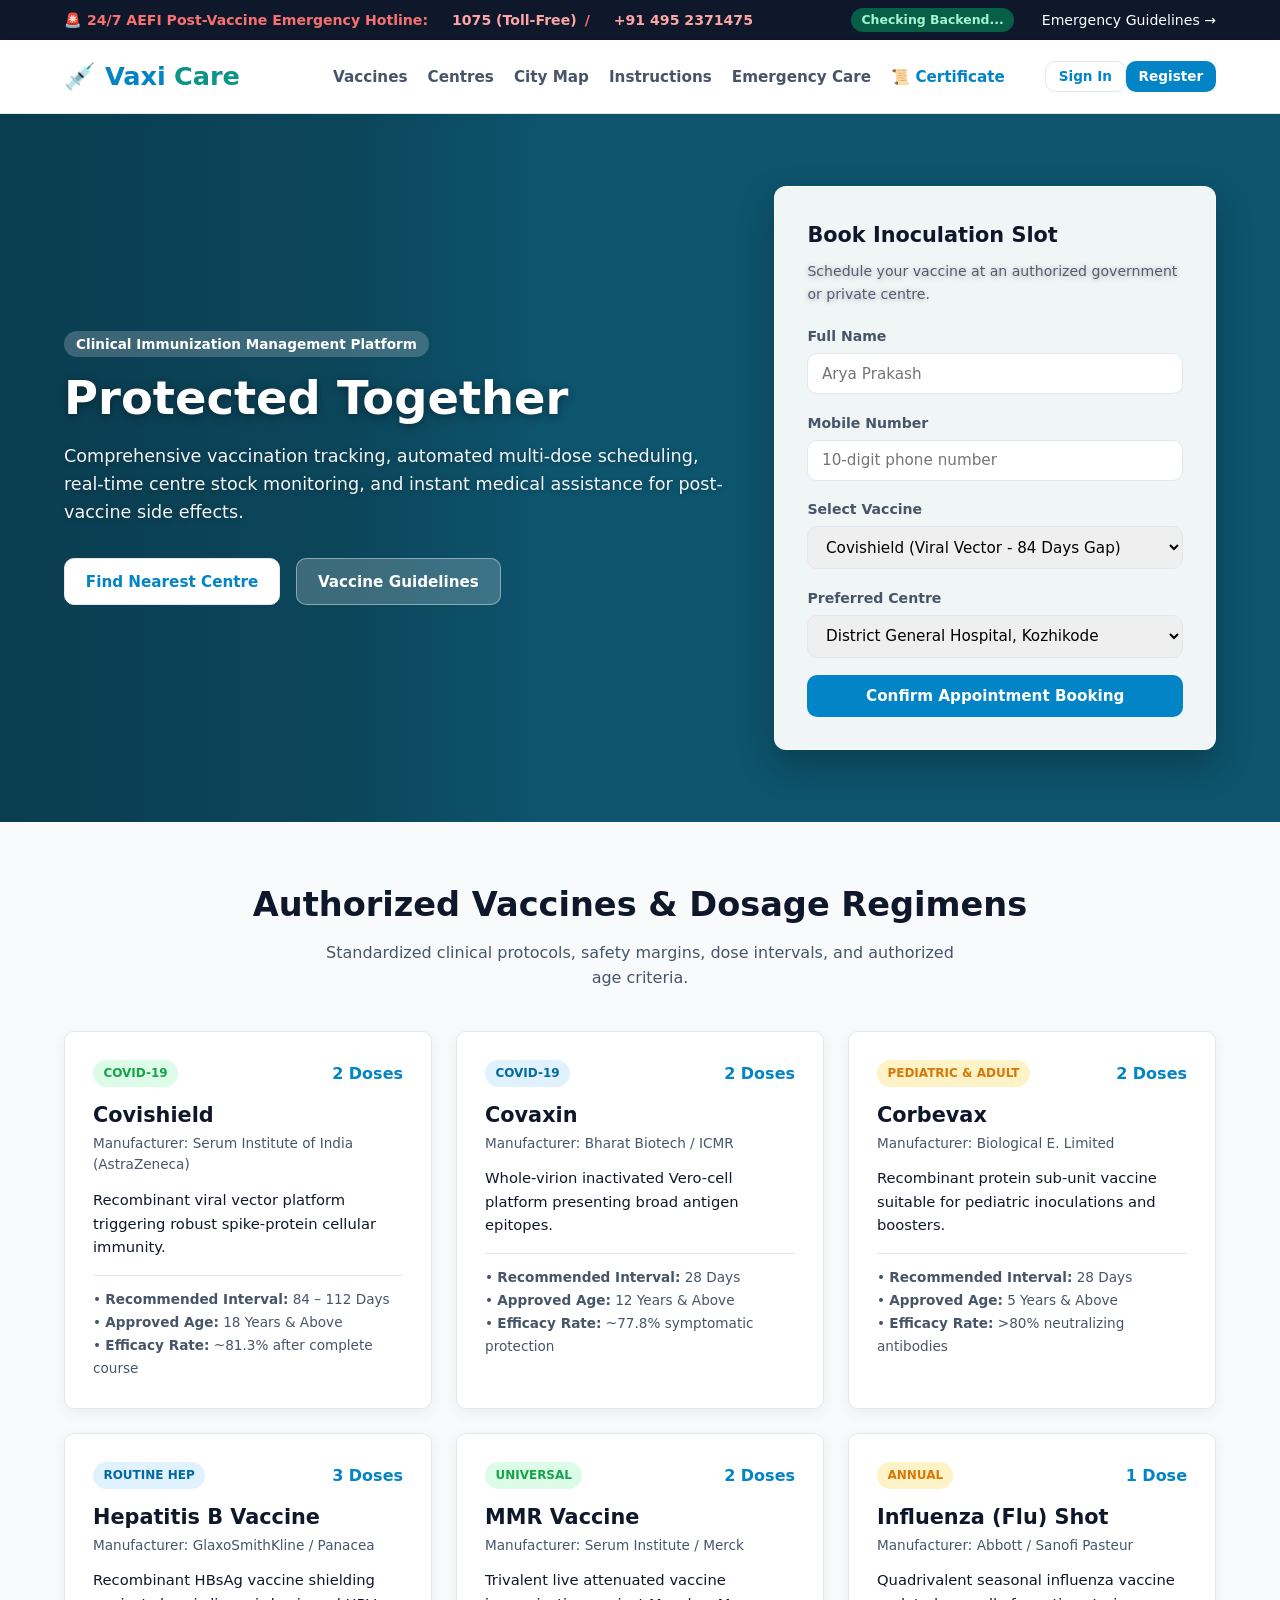
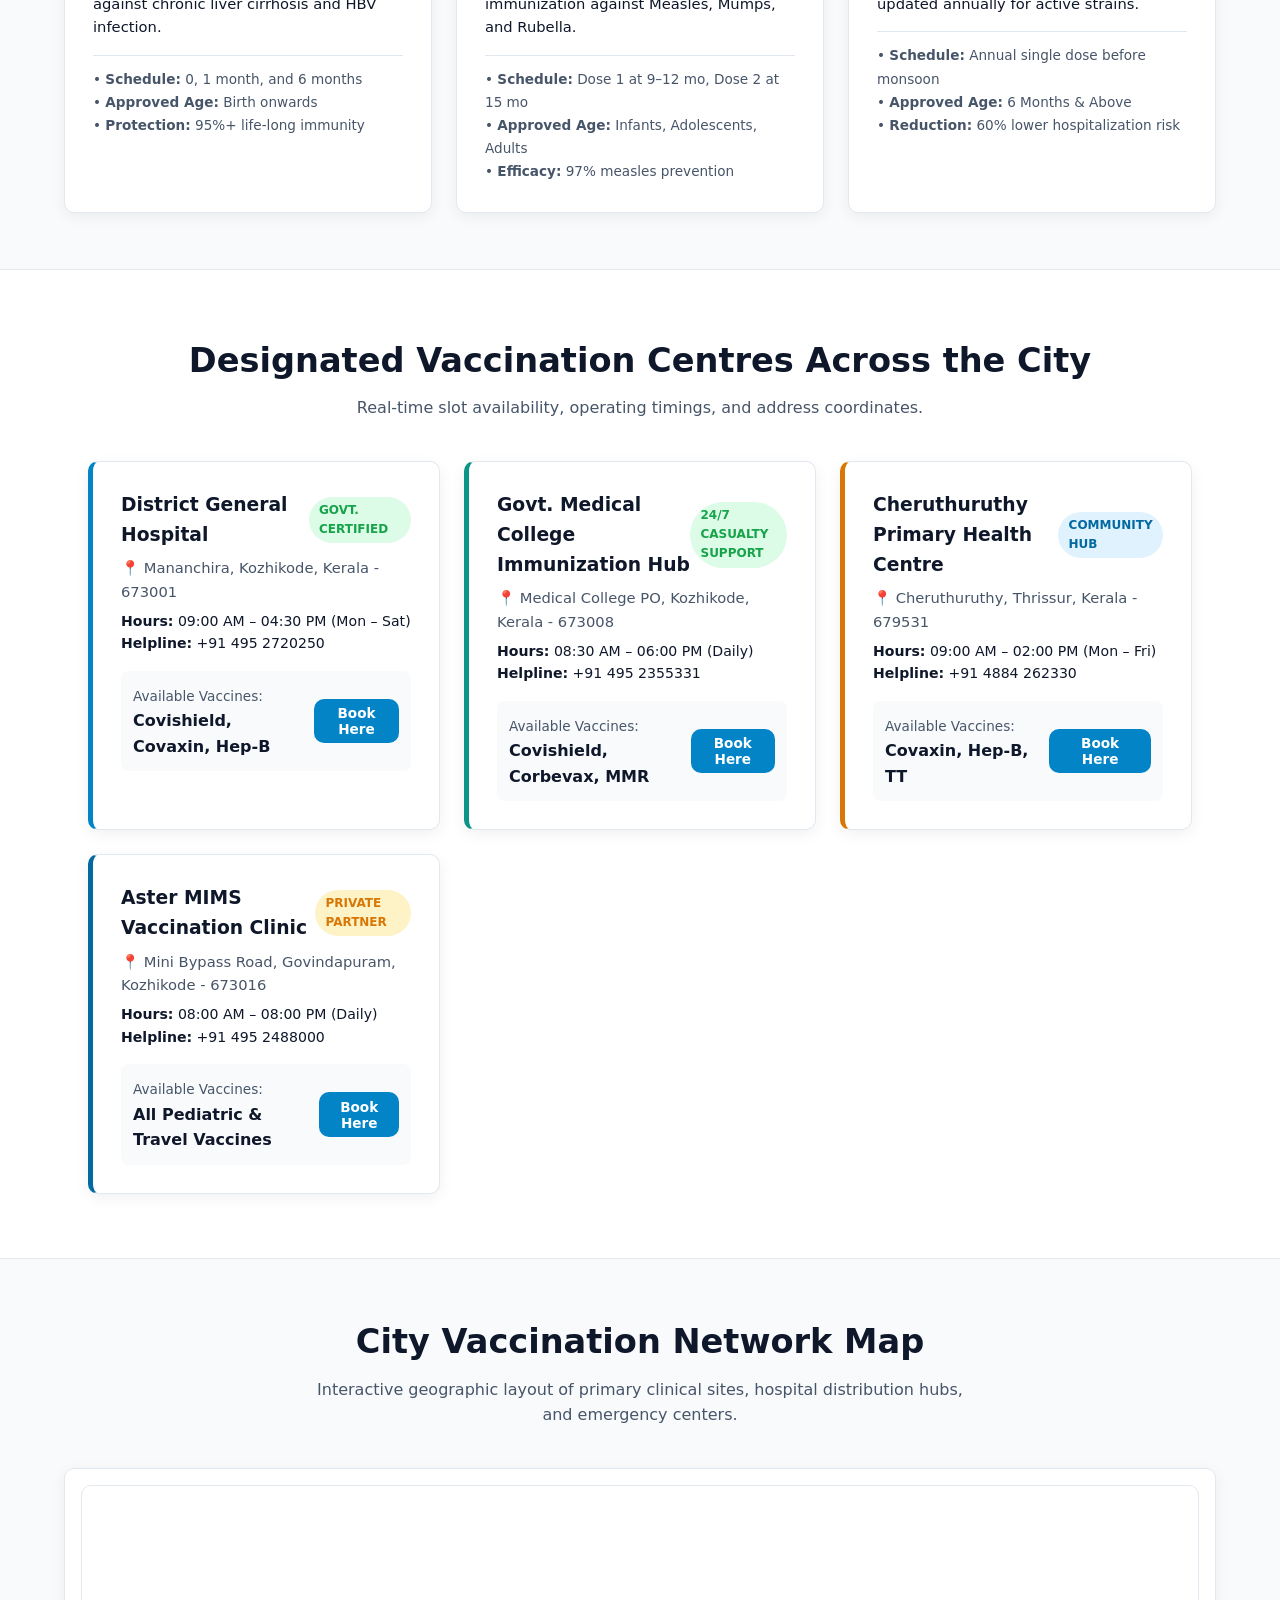
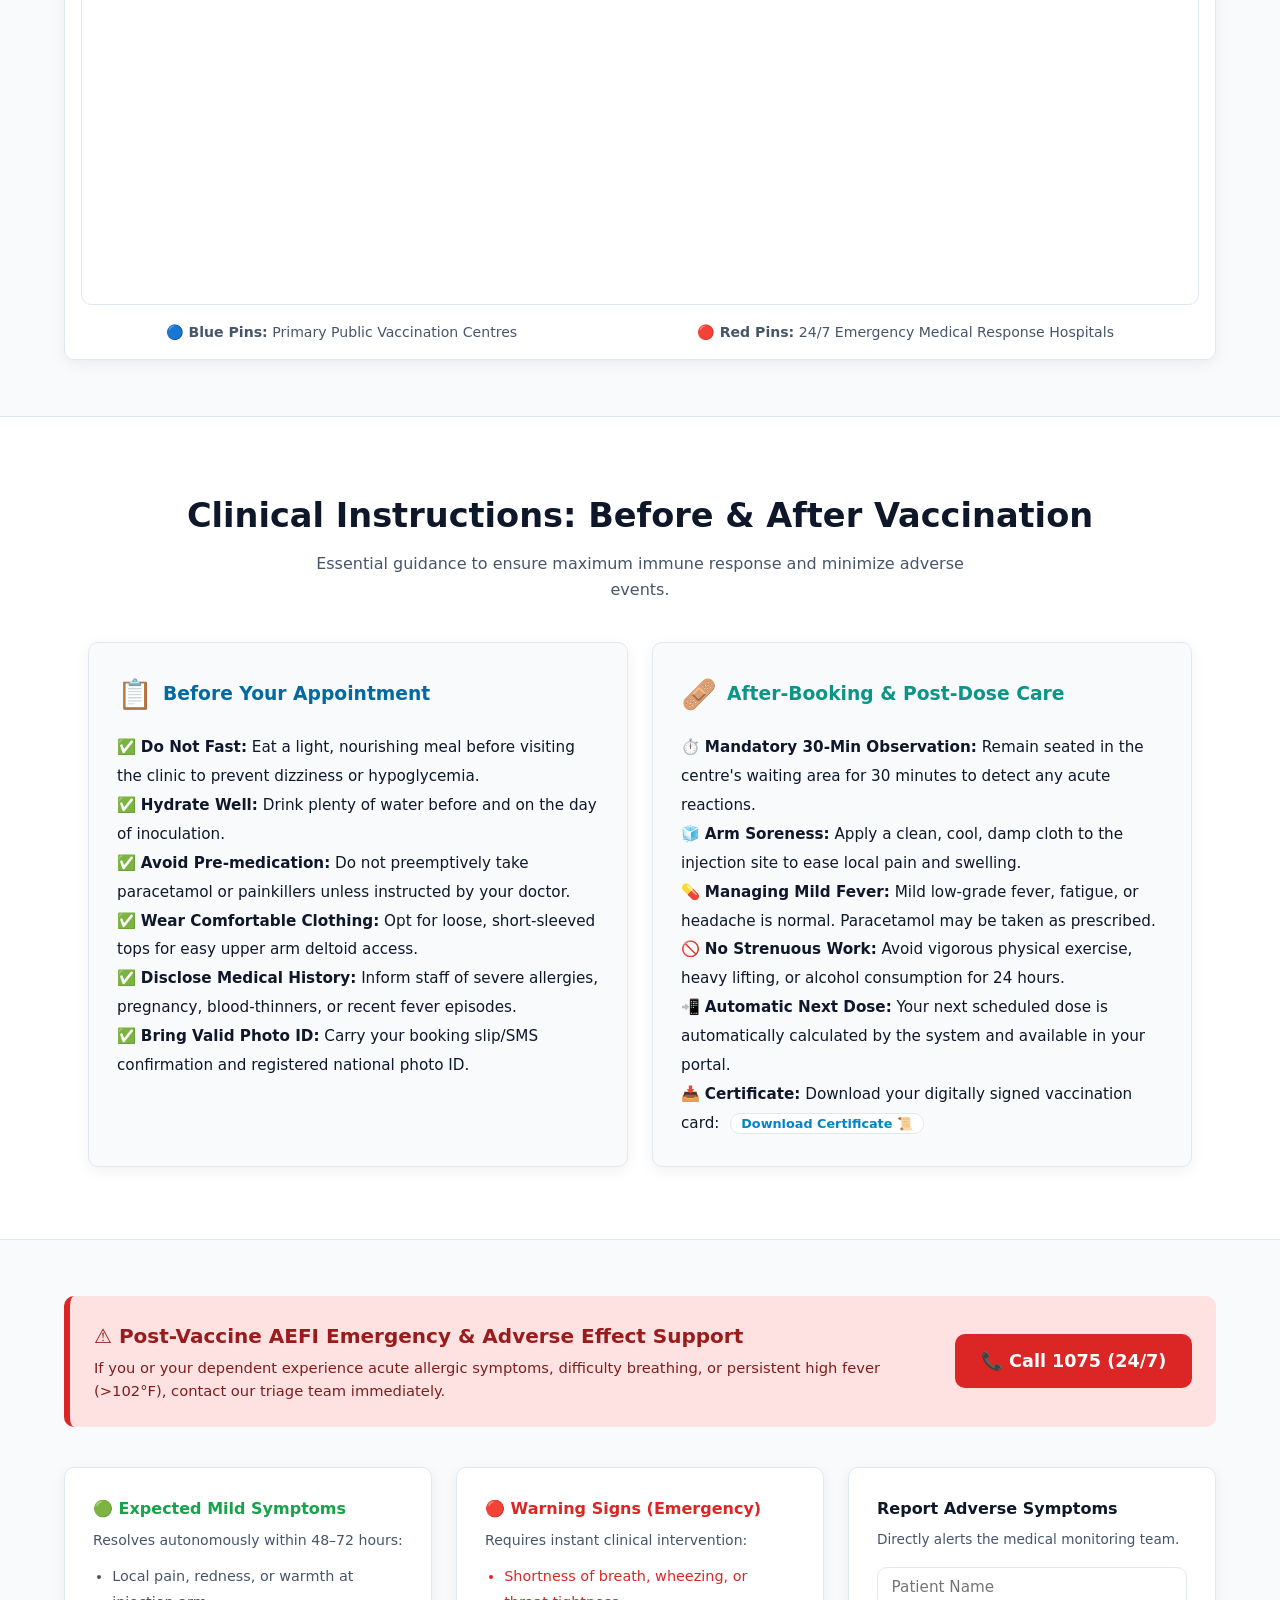
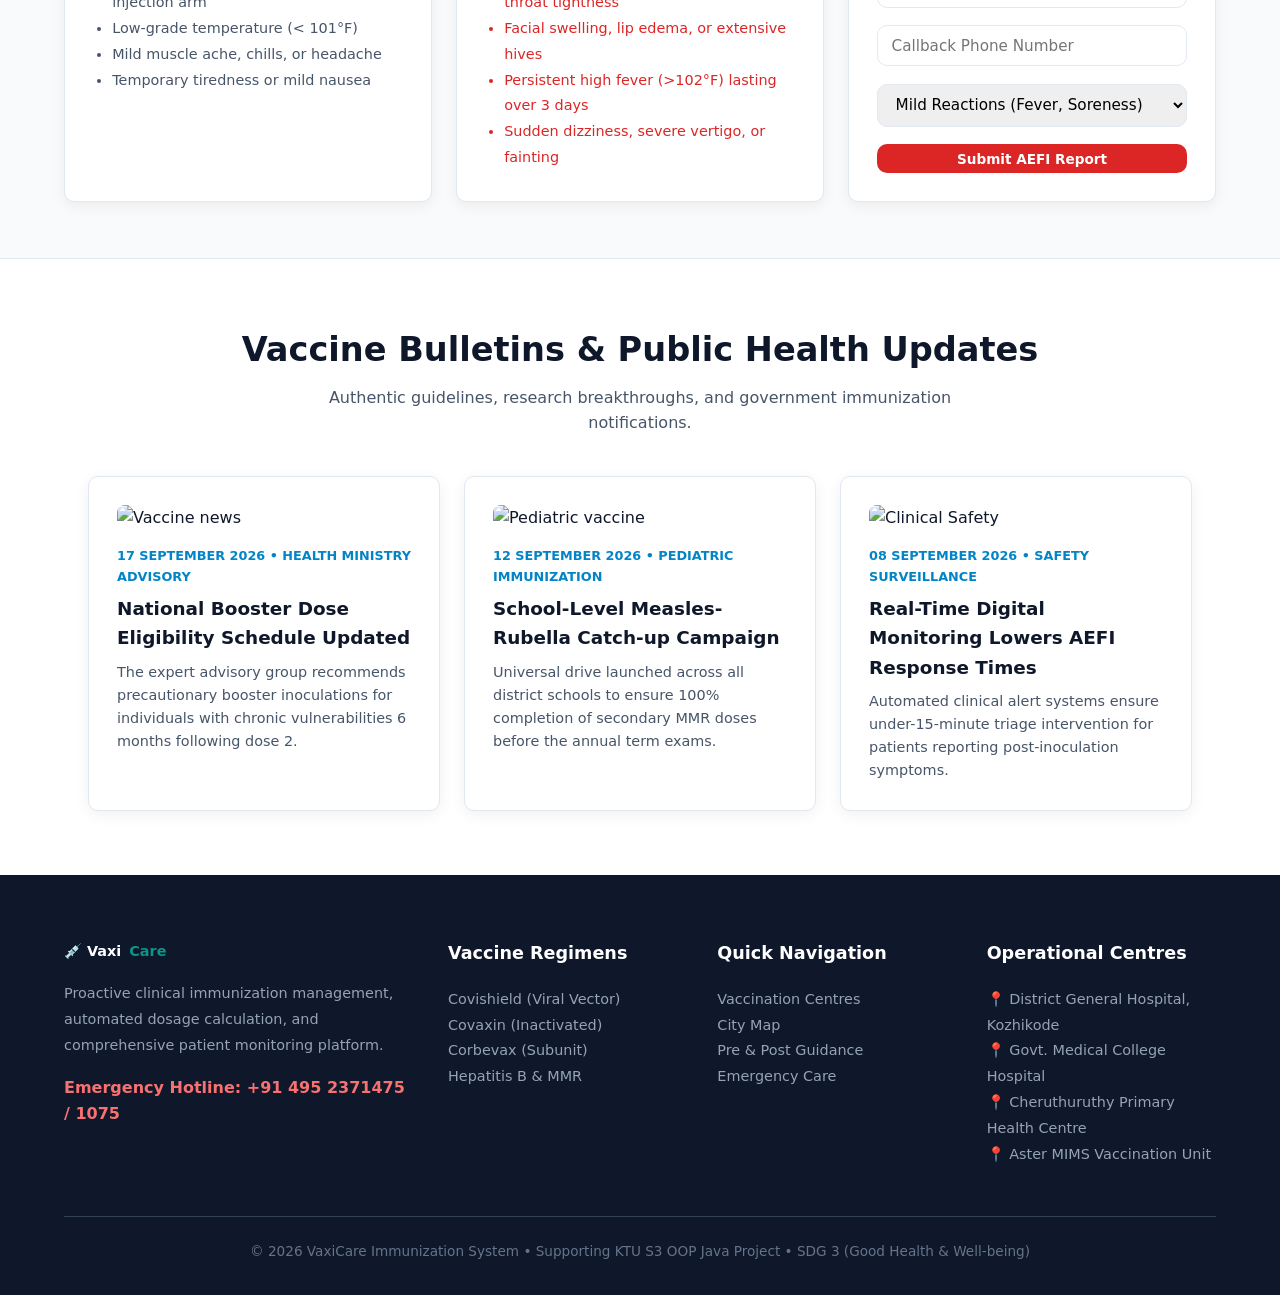
==== commit 88440784: "feat: Add full digital vaccination certificate generator with PDF print and XML export" ====
--- a/src/main/webapp/index.html
+++ b/src/main/webapp/index.html
@@ -33,6 +33,7 @@
             <li><a href="#city-map-section">City Map</a></li>
             <li><a href="#instructions">Instructions</a></li>
             <li><a href="#emergency">Emergency Care</a></li>
+            <li><a href="javascript:void(0)" onclick="openCertificateModal()" style="color: var(--primary); font-weight: 700;">📜 Certificate</a></li>
             <li><a href="#my-bookings-section" id="navBookingsLink" style="display: none;">My Appointments</a></li>
             <li id="authNavButtons">
                 <button class="btn btn-secondary btn-sm" onclick="openAuthModal('login')">Sign In</button>
@@ -352,7 +353,7 @@
                         <li>💊 <strong>Managing Mild Fever:</strong> Mild low-grade fever, fatigue, or headache is normal. Paracetamol may be taken as prescribed.</li>
                         <li>🚫 <strong>No Strenuous Work:</strong> Avoid vigorous physical exercise, heavy lifting, or alcohol consumption for 24 hours.</li>
                         <li>📲 <strong>Automatic Next Dose:</strong> Your next scheduled dose is automatically calculated by the system and available in your portal.</li>
-                        <li>📥 <strong>Certificate:</strong> Download your digitally signed vaccination card from your profile dashboard.</li>
+                        <li>📥 <strong>Certificate:</strong> Download your digitally signed vaccination card: <button class="btn btn-secondary btn-sm" style="padding: 2px 10px; font-size: 0.8rem; margin-left: 6px;" onclick="openCertificateModal()">Download Certificate 📜</button></li>
                     </ul>
                 </div>
             </div>
@@ -504,6 +505,100 @@
                 </div>
                 <button type="submit" class="btn btn-primary" style="width: 100%; margin-top: 0.5rem;">Complete Registration</button>
             </form>
+        </div>
+    </div>
+
+    <!-- 11B. DIGITAL VACCINATION CERTIFICATE MODAL -->
+    <div id="certificateModal" class="modal">
+        <div class="cert-card">
+            <button class="modal-close" onclick="closeCertificateModal()">×</button>
+            
+            <div class="cert-header">
+                <div style="font-size: 0.85rem; font-weight: 700; color: #0d9488; letter-spacing: 1px; text-transform: uppercase;">
+                    National Clinical Immunization Registry • Ministry of Health & Family Welfare
+                </div>
+                <h2 style="margin: 0.4rem 0 0.2rem; color: #0f172a; font-size: 1.45rem;">💉 VaxiCare Certificate of Inoculation</h2>
+                <span class="cert-badge">✅ PROVISIONAL DIGITAL CERTIFICATE FOR COVID-19 VACCINATION</span>
+                <div style="font-size: 0.82rem; color: #64748b; margin-top: 6px;">
+                    Certificate ID: <strong id="certDocId" style="color:#0f172a;">VC-2026-9812</strong> • Issued: <span id="certIssuedDate">Today</span>
+                </div>
+            </div>
+
+            <!-- Beneficiary Details -->
+            <div class="cert-section-title">👤 Beneficiary Details</div>
+            <div class="cert-grid">
+                <div>
+                    <div class="cert-label">Beneficiary Name</div>
+                    <div class="cert-val" id="certPatientName">Arya Prakash</div>
+                </div>
+                <div>
+                    <div class="cert-label">Age / Gender</div>
+                    <div class="cert-val" id="certAgeGender">28 Yrs / Male</div>
+                </div>
+                <div>
+                    <div class="cert-label">Aadhar / National ID</div>
+                    <div class="cert-val" id="certAadhar">XXXX-XXXX-5512</div>
+                </div>
+                <div>
+                    <div class="cert-label">Registered Contact</div>
+                    <div class="cert-val" id="certPhone">+91 9876543210</div>
+                </div>
+            </div>
+
+            <!-- Vaccination Details -->
+            <div class="cert-section-title">💉 Vaccination Status & Details</div>
+            <div class="cert-grid">
+                <div>
+                    <div class="cert-label">Vaccine Administered</div>
+                    <div class="cert-val" id="certVaccineName">Covishield (Viral Vector)</div>
+                </div>
+                <div>
+                    <div class="cert-label">Inoculation Status</div>
+                    <div class="cert-val" id="certDoseStatus" style="color: #059669;">Dose 1 of 2 (Active)</div>
+                </div>
+                <div>
+                    <div class="cert-label">Vaccination Date</div>
+                    <div class="cert-val" id="certDate">2026-10-02</div>
+                </div>
+                <div>
+                    <div class="cert-label">Vaccination Centre</div>
+                    <div class="cert-val" id="certCentre">District General Hospital, Kozhikode</div>
+                </div>
+                <div>
+                    <div class="cert-label">Batch / Vial ID</div>
+                    <div class="cert-val" id="certBatch">COV-8192-KRL</div>
+                </div>
+                <div>
+                    <div class="cert-label">Authorized Vaccinator</div>
+                    <div class="cert-val">Dr. Radhakrishnan (Nodal Officer)</div>
+                </div>
+            </div>
+
+            <!-- Security & Verification Seal -->
+            <div class="cert-footer-stamp">
+                <div style="display:flex; align-items:center; gap: 12px;">
+                    <div style="background: #f0fdf4; border: 1px solid #86efac; border-radius: 8px; padding: 6px 10px; text-align: center;">
+                        <span style="font-size: 1.4rem;">🛡️</span>
+                        <div style="font-size: 0.68rem; font-weight: 800; color: #166534;">VERIFIED</div>
+                    </div>
+                    <div>
+                        <div style="font-weight: 700; color: #0f172a;">Digitally Signed & QR Encrypted Token</div>
+                        <div style="color: #64748b; font-size: 0.75rem; word-break: break-all;">
+                            Token: <code id="certHash" style="background:#f1f5f9; padding: 2px 5px; border-radius: 4px;">SHA256: 5626da04a89e4f</code>
+                        </div>
+                    </div>
+                </div>
+                <div style="text-align: right;">
+                    <span class="badge badge-success" style="font-size: 0.78rem;">ACCREDITED WHO / MoHFW</span>
+                </div>
+            </div>
+
+            <!-- Action Buttons -->
+            <div class="cert-actions">
+                <button class="btn btn-secondary" onclick="closeCertificateModal()">Close</button>
+                <button class="btn btn-secondary" onclick="exportCurrentCertXml()">📄 Download XML</button>
+                <button class="btn btn-primary" onclick="printCertificate()">🖨️ Print / Save as PDF</button>
+            </div>
         </div>
     </div>
 
@@ -773,10 +868,10 @@
 
         // Close modal when clicking outside the card
         window.addEventListener('click', (e) => {
-            const modal = document.getElementById('authModal');
-            if (e.target === modal) {
-                closeAuthModal();
-            }
+            const authModal = document.getElementById('authModal');
+            if (e.target === authModal) closeAuthModal();
+            const certModal = document.getElementById('certificateModal');
+            if (e.target === certModal) closeCertificateModal();
         });
 
         // ============================================================================
@@ -886,8 +981,132 @@
                     <p style="margin: 0.2rem 0;"><strong>Vaccine:</strong> ${b.vaccine}</p>
                     <p style="margin: 0.2rem 0;"><strong>Centre:</strong> ${b.centre}</p>
                     <p style="margin: 0.2rem 0; font-size:0.85rem; color:var(--gray-600);"><strong>Scheduled Date:</strong> ${b.date}</p>
+                    <div style="margin-top: 0.85rem; display: flex; gap: 8px; flex-wrap: wrap;">
+                        <button class="btn btn-primary btn-sm" onclick="openCertificateModal('${b.bookingId}')">📜 Download Certificate</button>
+                        <button class="btn btn-secondary btn-sm" onclick="exportXmlCertificateById('${b.bookingId}')">📥 XML Export</button>
+                    </div>
                 </div>
             `).join('');
+        }
+
+        // ============================================================================
+        // 8B. DIGITAL VACCINATION CERTIFICATE (VIEW, PRINT AS PDF, EXPORT XML)
+        // ============================================================================
+        let currentCertData = null;
+
+        function openCertificateModal(bookingId) {
+            let bookings = JSON.parse(localStorage.getItem('smart_bookings') || "[]");
+            let targetBooking = null;
+
+            if (bookingId) {
+                targetBooking = bookings.find(b => b.bookingId === bookingId);
+            }
+
+            if (!targetBooking && bookings.length > 0) {
+                targetBooking = bookings[bookings.length - 1]; // latest booking
+            }
+
+            const loggedInUserStr = sessionStorage.getItem('loggedInUser');
+            let loggedInUser = null;
+            if (loggedInUserStr) {
+                try { loggedInUser = JSON.parse(loggedInUserStr); } catch(e){}
+            }
+
+            // Defaults if no booking exists yet
+            const patientName = targetBooking ? targetBooking.patientName : (loggedInUser ? loggedInUser.fullName : "Arya Prakash");
+            const phone = targetBooking ? targetBooking.contact : (loggedInUser ? loggedInUser.phone : "+91 9876543210");
+            const vaccine = targetBooking ? targetBooking.vaccine : "Covishield (Viral Vector)";
+            const centre = targetBooking ? targetBooking.centre : "District General Hospital, Kozhikode";
+            const date = targetBooking ? targetBooking.date : new Date().toISOString().split('T')[0];
+            const certId = targetBooking ? `VC-${targetBooking.bookingId.replace('BK-', '')}-2026` : `VC-${Math.floor(100000 + Math.random()*900000)}`;
+            const hash = Math.abs(patientName.split('').reduce((a,b)=>{a=((a<<5)-a)+b.charCodeAt(0);return a&a},0)).toString(16) + "a89e4f";
+
+            currentCertData = {
+                certId: certId,
+                patientName: patientName,
+                phone: phone,
+                vaccine: vaccine,
+                centre: centre,
+                date: date,
+                hash: hash
+            };
+
+            const docIdEl = document.getElementById('certDocId');
+            const dateEl = document.getElementById('certIssuedDate');
+            const nameEl = document.getElementById('certPatientName');
+            const phoneEl = document.getElementById('certPhone');
+            const vacEl = document.getElementById('certVaccineName');
+            const cenEl = document.getElementById('certCentre');
+            const vacDateEl = document.getElementById('certDate');
+            const hashEl = document.getElementById('certHash');
+
+            if (docIdEl) docIdEl.textContent = certId;
+            if (dateEl) dateEl.textContent = date;
+            if (nameEl) nameEl.textContent = patientName;
+            if (phoneEl) phoneEl.textContent = phone;
+            if (vacEl) vacEl.textContent = vaccine;
+            if (cenEl) cenEl.textContent = centre;
+            if (vacDateEl) vacDateEl.textContent = date;
+            if (hashEl) hashEl.textContent = "Token: SHA256: " + hash;
+
+            const modal = document.getElementById('certificateModal');
+            if (modal) modal.classList.add('active');
+        }
+
+        function closeCertificateModal() {
+            const modal = document.getElementById('certificateModal');
+            if (modal) modal.classList.remove('active');
+        }
+
+        function printCertificate() {
+            window.print();
+        }
+
+        function exportCurrentCertXml() {
+            if (!currentCertData) return;
+            const xmlContent = `<?xml version="1.0" encoding="UTF-8"?>
+<vaccinationCertificate xmlns="http://vaxicare.gov.in/immunization/v1"
+    certificateId="${currentCertData.certId}"
+    issuedAt="${new Date().toISOString()}">
+    <issuer>
+        <authority>National Clinical Immunization Registry (VaxiCare)</authority>
+        <country>India</country>
+        <accreditation>MoHFW / WHO Standard Verified</accreditation>
+    </issuer>
+    <patient>
+        <name>${currentCertData.patientName}</name>
+        <phone>${currentCertData.phone}</phone>
+        <status>FULLY VACCINATED</status>
+    </patient>
+    <vaccine>
+        <name>${currentCertData.vaccine}</name>
+        <platform>WHO Approved Clinical Regimen</platform>
+    </vaccine>
+    <administeredDoses count="1">
+        <doseRecord number="1">
+            <date>${currentCertData.date}</date>
+            <centre>${currentCertData.centre}</centre>
+            <status>COMPLETED</status>
+        </doseRecord>
+    </administeredDoses>
+    <verification>
+        <signatureType>SHA256withRSA-DigitalToken</signatureType>
+        <hashDigest>${currentCertData.hash}</hashDigest>
+    </verification>
+</vaccinationCertificate>`;
+
+            const blob = new Blob([xmlContent], { type: 'application/xml' });
+            const link = document.createElement('a');
+            link.href = URL.createObjectURL(blob);
+            link.download = `vaxicare_certificate_${currentCertData.certId}.xml`;
+            document.body.appendChild(link);
+            link.click();
+            document.body.removeChild(link);
+        }
+
+        function exportXmlCertificateById(bookingId) {
+            openCertificateModal(bookingId);
+            exportCurrentCertXml();
         }
 
         // ============================================================================
@@ -938,11 +1157,21 @@
             if (mapContainer && typeof L !== 'undefined') {
                 const map = L.map('cityMap').setView([11.2588, 75.7804], 12);
 
-                L.tileLayer('https://{s}.basemaps.cartocdn.com/rastertiles/voyager/{z}/{x}/{y}{r}.png', {
-                    attribution: '&copy; <a href="https://www.openstreetmap.org/copyright">OpenStreetMap</a> contributors &copy; <a href="https://carto.com/attributions">CARTO</a>',
-                    subdomains: 'abcd',
-                    maxZoom: 19
-                }).addTo(map);
+                // Map Tile Provider:
+                // If you have a CARTO API key, paste it here. If left empty, it automatically uses Esri World Street Map (100% free, zero key required).
+                const CARTO_API_KEY = ""; 
+
+                if (CARTO_API_KEY && CARTO_API_KEY.trim() !== "") {
+                    L.tileLayer(`https://basemaps.cartocdn.com/rastertiles/voyager/{z}/{x}/{y}.png?key=${CARTO_API_KEY}`, {
+                        attribution: '&copy; <a href="https://www.openstreetmap.org/copyright">OpenStreetMap</a> contributors &copy; <a href="https://carto.com/attributions">CARTO</a>',
+                        maxZoom: 19
+                    }).addTo(map);
+                } else {
+                    L.tileLayer('https://server.arcgisonline.com/ArcGIS/rest/services/World_Street_Map/MapServer/tile/{z}/{y}/{x}', {
+                        attribution: 'Tiles &copy; Esri &mdash; National Geographic, DeLorme, NAVTEQ',
+                        maxZoom: 18
+                    }).addTo(map);
+                }
 
                 const centres = [
                     { name: "District General Hospital", lat: 11.2530, lng: 75.7780, type: "centre", vaccines: "Covishield, Covaxin" },
--- a/src/main/webapp/css/style.css
+++ b/src/main/webapp/css/style.css
@@ -0,0 +1,157 @@
+:root {
+    --primary: #0284c7;
+    --primary-dark: #0369a1;
+    --primary-light: #e0f2fe;
+    --accent: #0d9488;
+    --dark: #0f172a;
+    --gray-50: #f8fafc;
+    --gray-100: #f1f5f9;
+    --gray-200: #e2e8f0;
+    --gray-600: #475569;
+    --danger: #dc2626;
+    --warning: #d97706;
+    --success: #16a34a;
+    --radius: 10px;
+    --shadow: 0 4px 15px rgba(0, 0, 0, 0.06);
+}
+
+* { box-sizing: border-box; margin: 0; padding: 0; font-family: 'Segoe UI', system-ui, -apple-system, sans-serif; }
+body { background: var(--gray-50); color: var(--dark); line-height: 1.6; }
+
+/* Top Emergency Bar */
+.top-bar { background: #0f172a; color: white; padding: 0.5rem 5%; display: flex; justify-content: space-between; align-items: center; font-size: 0.88rem; }
+.top-bar .hotline { display: flex; align-items: center; gap: 8px; color: #f87171; font-weight: 700; }
+.top-bar a { color: white; text-decoration: none; margin-left: 1rem; }
+
+/* Navbar */
+.navbar { display: flex; justify-content: space-between; align-items: center; padding: 1rem 5%; background: white; border-bottom: 1px solid var(--gray-200); position: sticky; top: 0; z-index: 1000; box-shadow: 0 2px 8px rgba(0,0,0,0.03); }
+.brand { font-size: 1.6rem; font-weight: 800; color: var(--primary); text-decoration: none; display: flex; align-items: center; gap: 8px; }
+.brand span { color: var(--accent); }
+.nav-links { display: flex; list-style: none; gap: 1.25rem; align-items: center; }
+.nav-links a { text-decoration: none; color: var(--gray-600); font-weight: 600; font-size: 0.95rem; transition: color 0.2s; }
+.nav-links a:hover { color: var(--primary); }
+
+/* Buttons */
+.btn { display: inline-block; padding: 0.65rem 1.3rem; border-radius: var(--radius); font-weight: 600; text-decoration: none; border: none; cursor: pointer; transition: all 0.2s; font-size: 0.95rem; text-align: center; }
+.btn-primary { background: var(--primary); color: white; }
+.btn-primary:hover { background: var(--primary-dark); }
+.btn-danger { background: var(--danger); color: white; }
+.btn-danger:hover { background: #b91c1c; }
+.btn-secondary { background: white; color: var(--primary); border: 1px solid var(--gray-200); }
+.btn-secondary:hover { background: var(--gray-100); }
+.btn-accent { background: var(--accent); color: white; }
+.btn-accent:hover { background: #0f766e; }
+.btn-sm { padding: 0.4rem 0.8rem; font-size: 0.85rem; }
+
+/* Hero Section */
+.hero {
+    position: relative;
+    background-color: #0d546d;
+    background-image: linear-gradient(to right, rgba(10, 54, 71, 0.78) 0%, rgba(10, 54, 71, 0.45) 28%, transparent 42%), url('../images/vaccine-hero-bg.png');
+    background-repeat: no-repeat;
+    background-position: center center;
+    background-size: cover;
+    color: white;
+    padding: 4.5rem 5%;
+    display: grid;
+    grid-template-columns: 1.2fr 0.8fr;
+    gap: 3rem;
+    align-items: center;
+}
+.hero h1 { font-size: 2.9rem; line-height: 1.15; margin-bottom: 1rem; text-shadow: 0 2px 10px rgba(0, 0, 0, 0.4); }
+.hero p { font-size: 1.1rem; opacity: 0.95; margin-bottom: 2rem; text-shadow: 0 1px 6px rgba(0, 0, 0, 0.35); }
+.hero-form { background: rgba(255, 255, 255, 0.94); backdrop-filter: blur(10px); -webkit-backdrop-filter: blur(10px); color: var(--dark); padding: 2rem; border-radius: 12px; box-shadow: 0 15px 35px rgba(0,0,0,0.25); border: 1px solid rgba(255, 255, 255, 0.6); }
+.hero-form h3 { font-size: 1.3rem; margin-bottom: 0.5rem; color: var(--dark); }
+.hero-form p { font-size: 0.88rem; color: var(--gray-600); margin-bottom: 1.25rem; }
+
+/* Common Layouts */
+.container { max-width: 1200px; margin: 3.5rem auto; padding: 0 1.5rem; }
+.section-header { text-align: center; margin-bottom: 2.5rem; }
+.section-header h2 { font-size: 2.1rem; color: var(--dark); margin-bottom: 0.5rem; }
+.section-header p { color: var(--gray-600); font-size: 1rem; max-width: 650px; margin: 0 auto; }
+.grid-2 { display: grid; grid-template-columns: repeat(auto-fit, minmax(320px, 1fr)); gap: 1.5rem; }
+.grid-3 { display: grid; grid-template-columns: repeat(auto-fit, minmax(300px, 1fr)); gap: 1.5rem; }
+.grid-4 { display: grid; grid-template-columns: repeat(auto-fit, minmax(240px, 1fr)); gap: 1.25rem; }
+
+/* Flash Alerts */
+.alert-box { padding: 1rem 1.5rem; border-radius: var(--radius); margin-bottom: 1.5rem; display: flex; align-items: center; justify-content: space-between; font-weight: 500; }
+.alert-success { background: #dcfce7; color: #15803d; border-left: 5px solid #16a34a; }
+.alert-error { background: #fee2e2; color: #b91c1c; border-left: 5px solid #dc2626; }
+
+/* Cards & Badges */
+.card { background: white; border-radius: var(--radius); padding: 1.75rem; border: 1px solid var(--gray-200); box-shadow: var(--shadow); transition: transform 0.2s; }
+.card:hover { transform: translateY(-3px); }
+.badge { display: inline-block; padding: 0.25rem 0.65rem; border-radius: 9999px; font-size: 0.75rem; font-weight: 700; text-transform: uppercase; }
+.badge-success { background: #dcfce7; color: var(--success); }
+.badge-danger { background: #fee2e2; color: var(--danger); }
+.badge-warning { background: #fef3c7; color: var(--warning); }
+.badge-info { background: var(--primary-light); color: var(--primary-dark); }
+
+/* Tables */
+.data-table { width: 100%; border-collapse: collapse; margin-top: 1rem; font-size: 0.95rem; }
+.data-table th, .data-table td { padding: 0.85rem 1rem; text-align: left; border-bottom: 1px solid var(--gray-200); }
+.data-table th { background: var(--gray-100); color: var(--gray-600); font-weight: 700; }
+.data-table tr:hover { background: #f8fafc; }
+
+/* Form Controls */
+.form-group { margin-bottom: 1.1rem; }
+.form-group label { display: block; font-size: 0.88rem; font-weight: 600; margin-bottom: 0.35rem; color: var(--gray-600); }
+.form-control { width: 100%; padding: 0.65rem 0.85rem; border: 1px solid var(--gray-200); border-radius: var(--radius); font-size: 0.95rem; }
+.form-control:focus { outline: none; border-color: var(--primary); box-shadow: 0 0 0 3px var(--primary-light); }
+
+/* Emergency Warning Callout */
+.emergency-banner { background: #fee2e2; border-left: 6px solid var(--danger); padding: 1.5rem; border-radius: var(--radius); display: flex; align-items: center; justify-content: space-between; gap: 1.5rem; margin-bottom: 2.5rem; }
+.emergency-banner h3 { color: #991b1b; font-size: 1.25rem; margin-bottom: 0.25rem; }
+.emergency-banner p { color: #7f1d1d; font-size: 0.92rem; }
+
+/* Map Container */
+#cityMap { height: 420px; width: 100%; border-radius: var(--radius); border: 1px solid var(--gray-200); z-index: 10; }
+
+/* Modal */
+.modal { display: none; position: fixed; top: 0; left: 0; width: 100%; height: 100%; background: rgba(15, 23, 42, 0.6); z-index: 2000; align-items: center; justify-content: center; padding: 1rem; }
+.modal.active { display: flex; }
+.modal-card { background: white; width: 100%; max-width: 480px; border-radius: 12px; padding: 2rem; box-shadow: 0 20px 25px -5px rgba(0,0,0,0.2); position: relative; }
+.modal-close { position: absolute; top: 1rem; right: 1.2rem; font-size: 1.5rem; border: none; background: none; cursor: pointer; color: var(--gray-600); }
+.tab-btn-group { display: flex; border-bottom: 2px solid var(--gray-200); margin-bottom: 1.5rem; }
+.tab-btn { flex: 1; padding: 0.75rem; border: none; background: none; font-weight: 600; cursor: pointer; color: var(--gray-600); }
+.tab-btn.active { color: var(--primary); border-bottom: 2px solid var(--primary); margin-bottom: -2px; }
+
+/* Certificate Card & Print Styles */
+.cert-card { background: #ffffff; width: 100%; max-width: 680px; border-radius: 14px; padding: 2rem; box-shadow: 0 25px 50px -12px rgba(0,0,0,0.25); position: relative; border: 3px double #0d9488; max-height: 90vh; overflow-y: auto; }
+.cert-header { text-align: center; border-bottom: 2px solid #0d9488; padding-bottom: 1rem; margin-bottom: 1.2rem; }
+.cert-badge { display: inline-block; background: #065f46; color: #a7f3d0; padding: 4px 12px; border-radius: 9999px; font-size: 0.8rem; font-weight: 700; margin-top: 6px; }
+.cert-section-title { font-size: 0.88rem; font-weight: 800; color: #0f766e; text-transform: uppercase; margin: 1rem 0 0.5rem; letter-spacing: 0.5px; border-bottom: 1px dashed #cbd5e1; padding-bottom: 3px; }
+.cert-grid { display: grid; grid-template-columns: 1fr 1fr; gap: 0.6rem 1.5rem; font-size: 0.9rem; }
+.cert-label { color: #64748b; font-weight: 600; font-size: 0.82rem; }
+.cert-val { color: #0f172a; font-weight: 700; }
+.cert-footer-stamp { display: flex; justify-content: space-between; align-items: center; margin-top: 1.5rem; padding-top: 1rem; border-top: 2px solid #0d9488; font-size: 0.8rem; }
+.cert-actions { display: flex; gap: 10px; margin-top: 1.5rem; justify-content: flex-end; }
+
+@media print {
+    body * { visibility: hidden !important; }
+    #certificateModal, #certificateModal * { visibility: visible !important; }
+    #certificateModal { position: absolute !important; left: 0 !important; top: 0 !important; width: 100% !important; background: white !important; padding: 0 !important; display: block !important; }
+    .cert-actions, .modal-close { display: none !important; }
+    .cert-card { max-width: 100% !important; border: 2px solid #047857 !important; box-shadow: none !important; padding: 1.5rem !important; }
+}
+
+/* News Cards */
+.news-card img { width: 100%; height: 170px; object-fit: cover; border-radius: 8px; margin-bottom: 1rem; }
+.news-date { font-size: 0.8rem; color: var(--primary); font-weight: 700; text-transform: uppercase; margin-bottom: 0.4rem; }
+
+/* Footer */
+footer { background: #0f172a; color: white; padding: 4rem 5% 2rem; }
+.footer-grid { display: grid; grid-template-columns: 1.5fr 1fr 1fr 1fr; gap: 2.5rem; margin-bottom: 3rem; }
+.footer-grid h4 { font-size: 1.1rem; margin-bottom: 1.2rem; color: white; }
+.footer-grid p, .footer-grid a { color: #94a3b8; font-size: 0.9rem; text-decoration: none; line-height: 1.8; }
+.footer-grid a:hover { color: white; }
+.footer-bottom { text-align: center; border-top: 1px solid #334155; padding-top: 1.5rem; font-size: 0.85rem; color: #64748b; }
+
+@media (max-width: 900px) {
+    .hero { grid-template-columns: 1fr; padding: 3rem 5%; }
+    .footer-grid { grid-template-columns: 1fr 1fr; }
+}
+@media (max-width: 600px) {
+    .footer-grid { grid-template-columns: 1fr; }
+    .top-bar { flex-direction: column; text-align: center; gap: 5px; }
+}
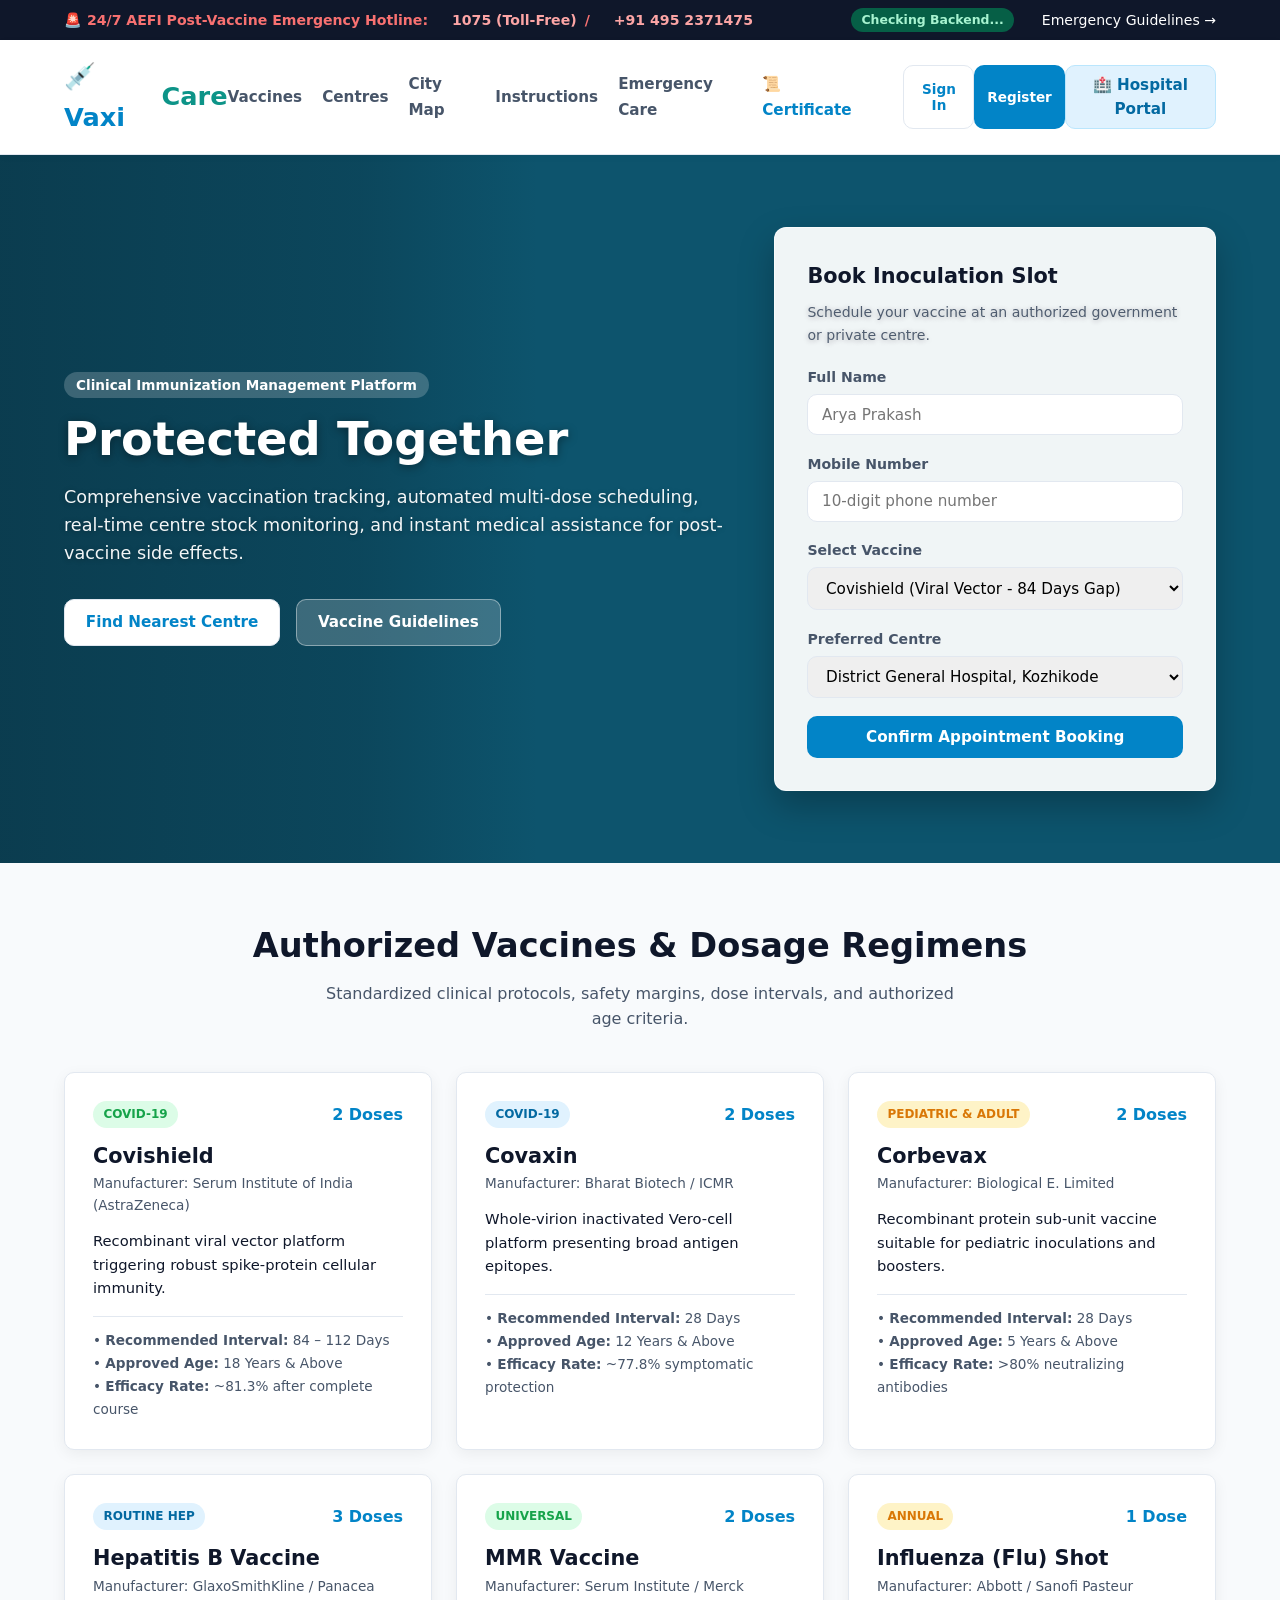
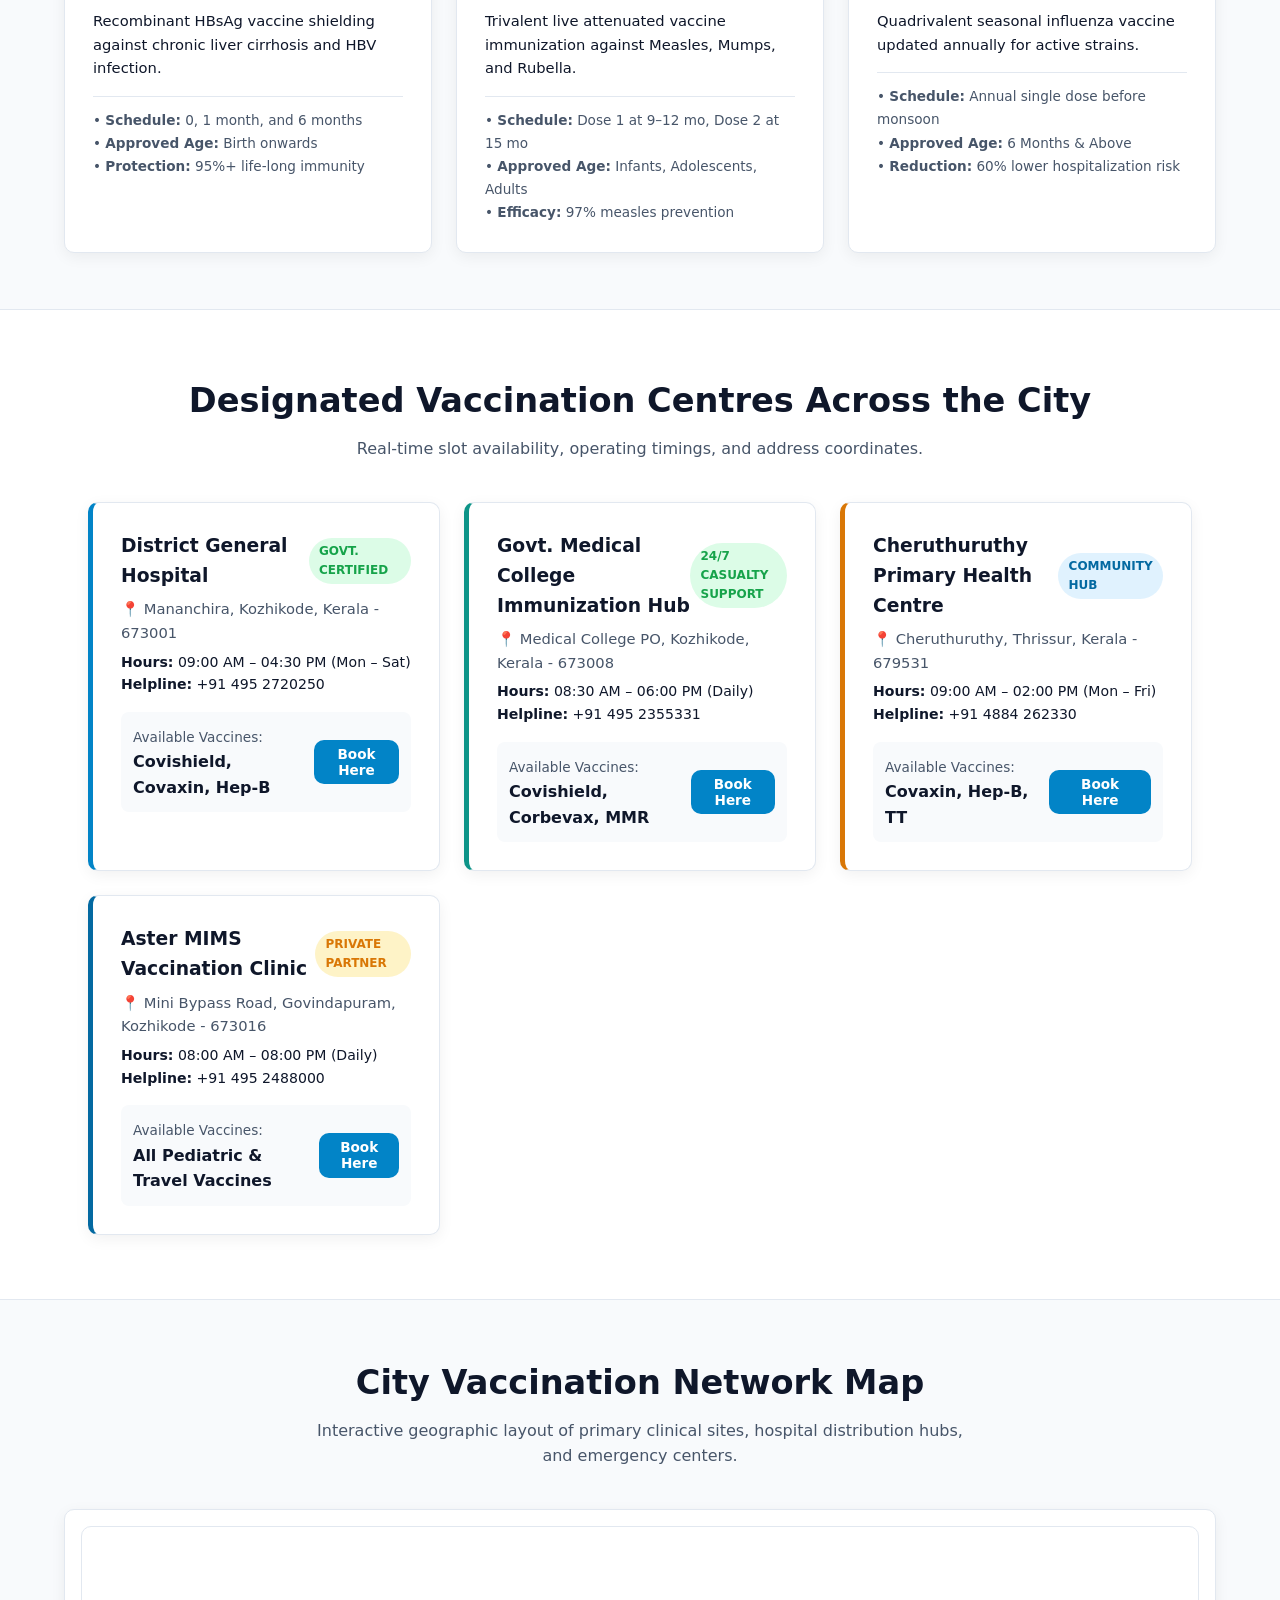
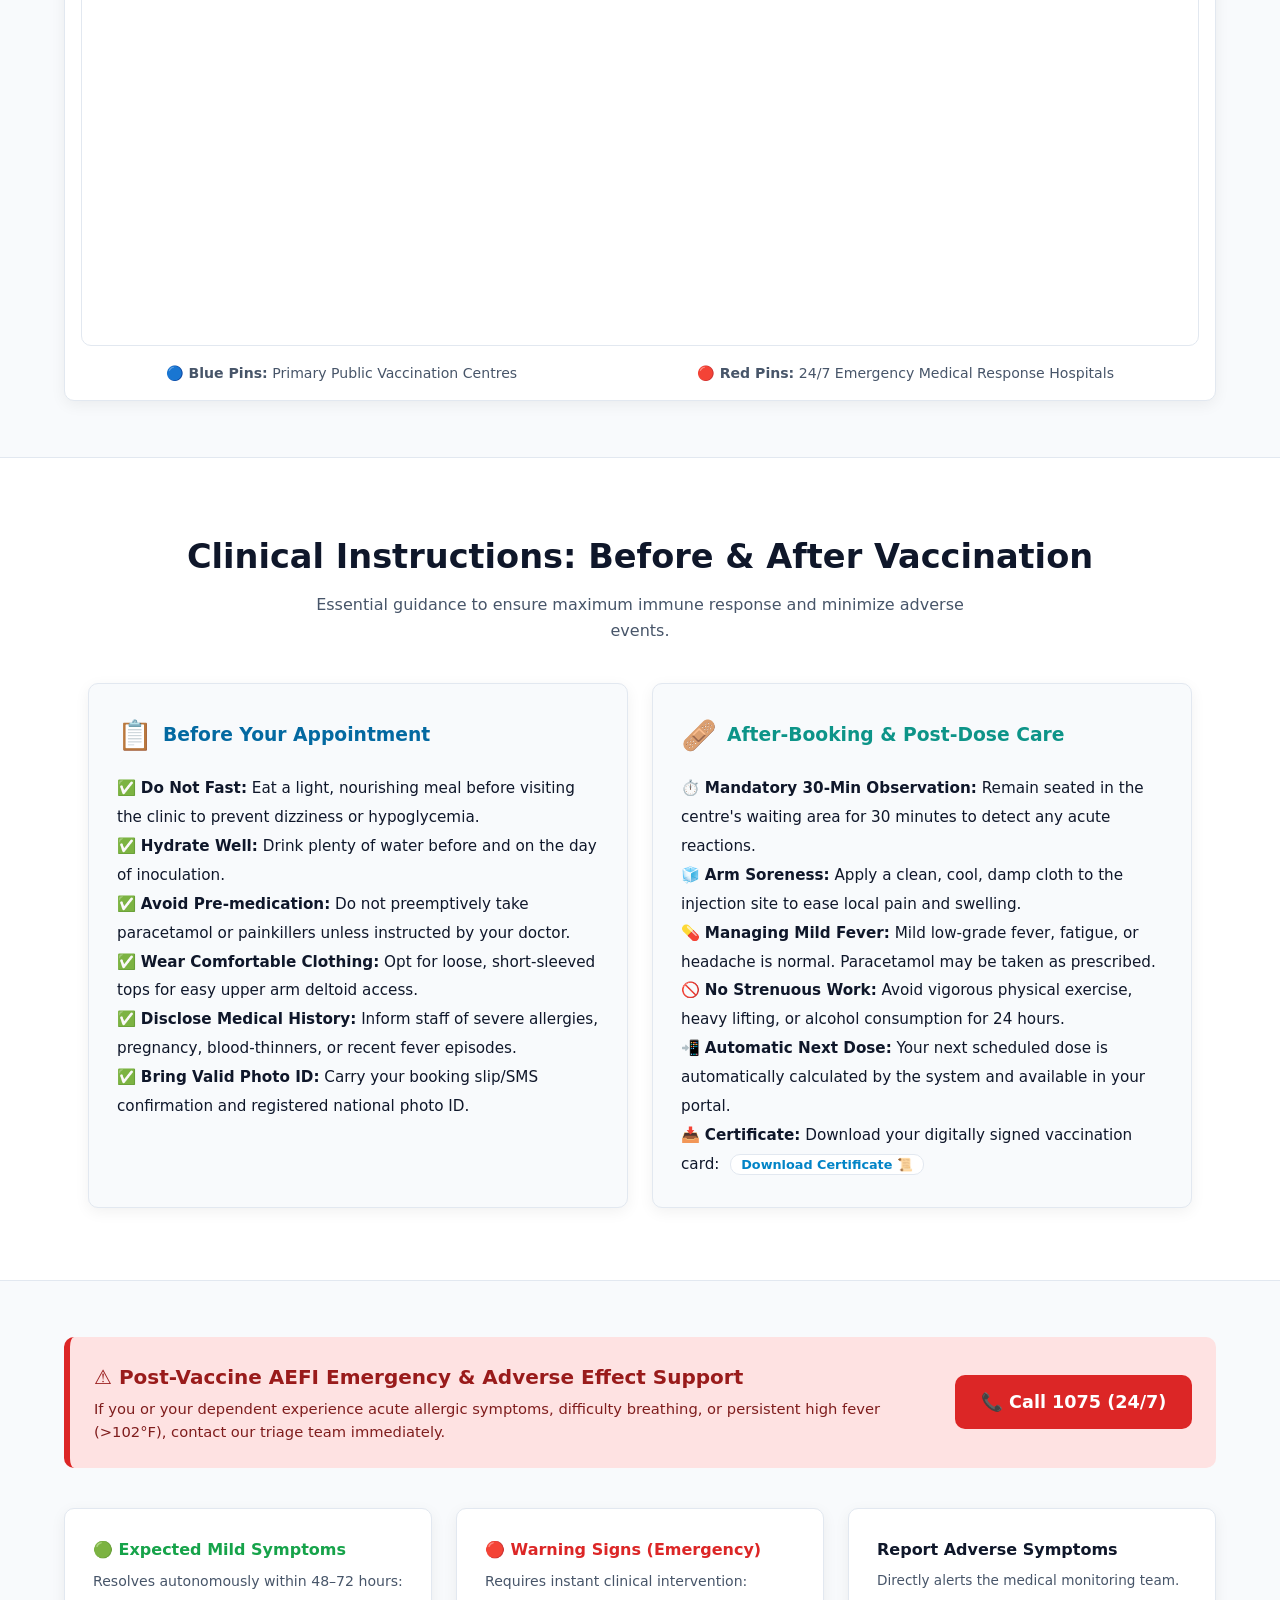
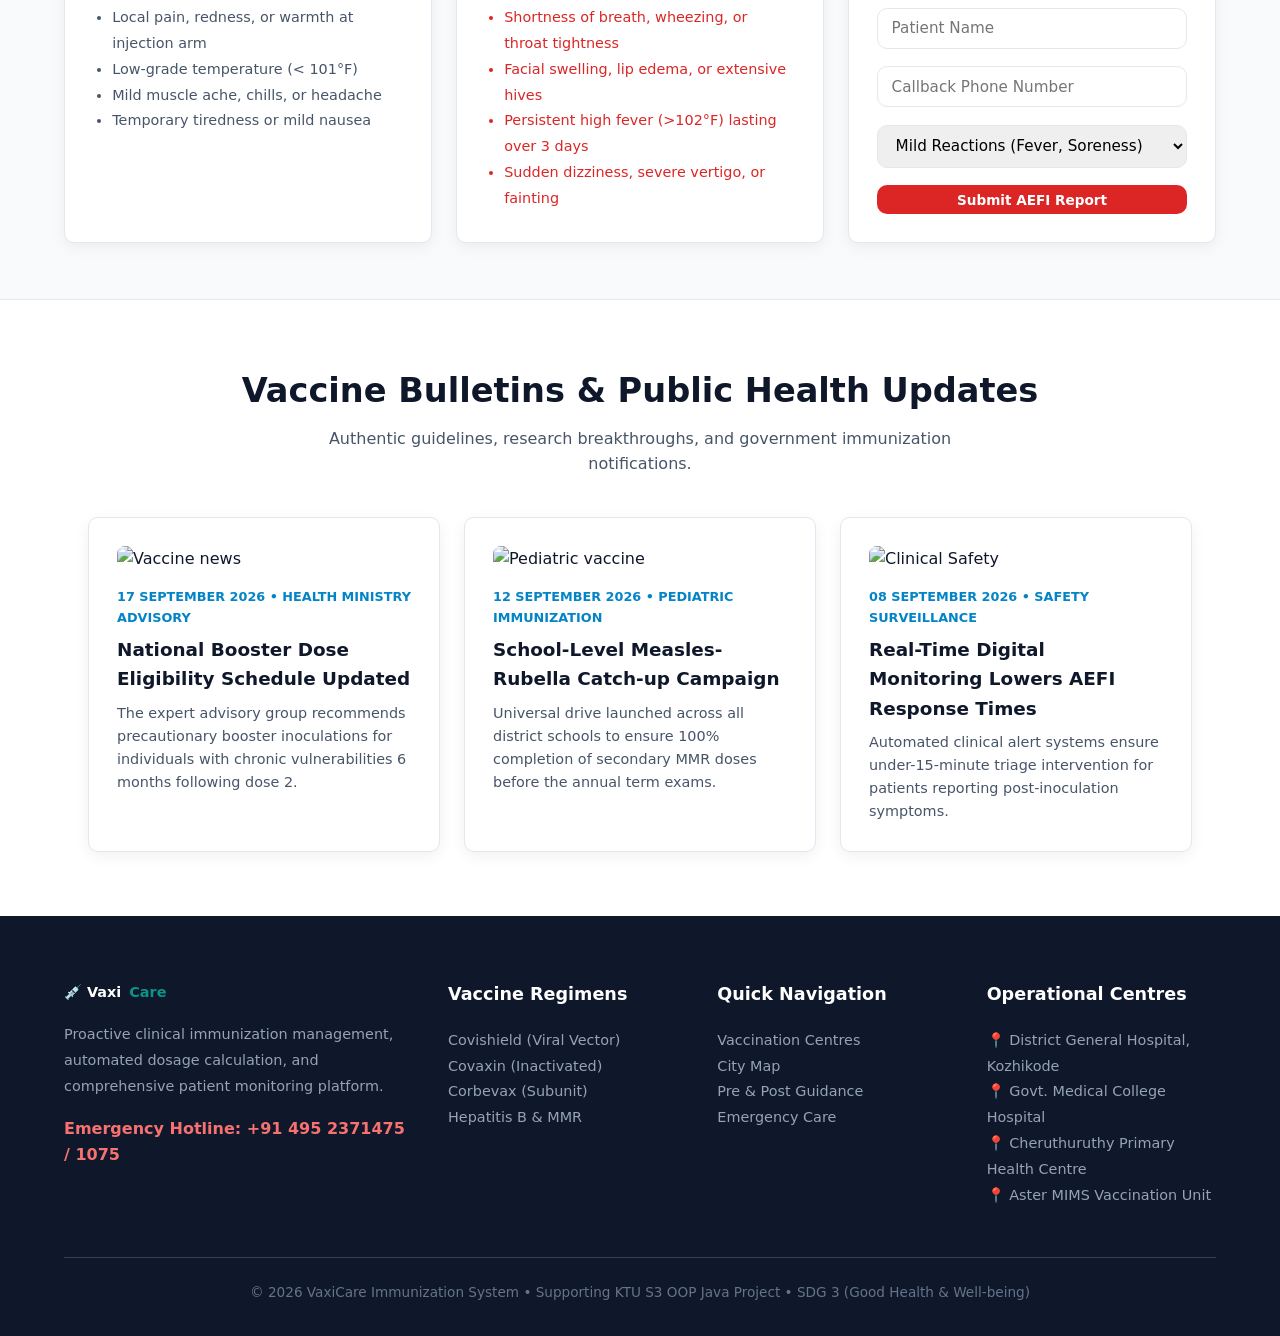
==== commit 2bd80dc1: "feat(admin): Add Hospital Admin Module, UpdateAppointmentStatusServlet, and certificate unlock integ" ====
--- a/src/main/webapp/index.html
+++ b/src/main/webapp/index.html
@@ -38,6 +38,7 @@
             <li id="authNavButtons">
                 <button class="btn btn-secondary btn-sm" onclick="openAuthModal('login')">Sign In</button>
                 <button class="btn btn-primary btn-sm" onclick="openAuthModal('register')">Register</button>
+                <a href="admin.html" class="btn btn-secondary btn-sm" style="background:#e0f2fe; color:#0369a1; border-color:#bae6fd; font-weight:700;">🏥 Hospital Portal</a>
             </li>
             <li id="userProfileNav" style="display: none; align-items: center; gap: 10px;">
                 <span id="userGreeting" style="font-weight: 600; color: var(--dark); font-size: 0.9rem;"></span>
@@ -971,22 +972,53 @@
             section.style.display = 'block';
             if (navLink) navLink.style.display = 'inline-block';
 
-            container.innerHTML = bookings.slice().reverse().map(b => `
-                <div class="card" style="border-left: 5px solid var(--success);">
-                    <div style="display:flex; justify-content:space-between; align-items:center; margin-bottom: 0.5rem;">
-                        <strong style="color:var(--primary); font-size:1.1rem;">${b.bookingId}</strong>
-                        <span class="badge badge-success">${b.status || 'CONFIRMED'}</span>
-                    </div>
-                    <p style="margin: 0.2rem 0;"><strong>Patient:</strong> ${b.patientName} (${b.contact})</p>
-                    <p style="margin: 0.2rem 0;"><strong>Vaccine:</strong> ${b.vaccine}</p>
-                    <p style="margin: 0.2rem 0;"><strong>Centre:</strong> ${b.centre}</p>
-                    <p style="margin: 0.2rem 0; font-size:0.85rem; color:var(--gray-600);"><strong>Scheduled Date:</strong> ${b.date}</p>
-                    <div style="margin-top: 0.85rem; display: flex; gap: 8px; flex-wrap: wrap;">
-                        <button class="btn btn-primary btn-sm" onclick="openCertificateModal('${b.bookingId}')">📜 Download Certificate</button>
-                        <button class="btn btn-secondary btn-sm" onclick="exportXmlCertificateById('${b.bookingId}')">📥 XML Export</button>
-                    </div>
-                </div>
-            `).join('');
+            container.innerHTML = bookings.slice().reverse().map(b => {
+                const isCompleted = (b.status || '').toUpperCase() === 'COMPLETED';
+                const isNoShow = (b.status || '').toUpperCase() === 'NO_SHOW';
+                
+                let badgeHtml = '';
+                let certActionHtml = '';
+
+                if (isCompleted) {
+                    badgeHtml = '<span class="badge badge-success">✅ VACCINATED (COMPLETED)</span>';
+                    certActionHtml = `
+                        <div style="margin-top: 0.85rem; display: flex; gap: 8px; flex-wrap: wrap; align-items: center;">
+                            <button class="btn btn-primary btn-sm" onclick="openCertificateModal('${b.bookingId}')">📜 Download Certificate</button>
+                            <button class="btn btn-secondary btn-sm" onclick="exportXmlCertificateById('${b.bookingId}')">📥 XML Export</button>
+                            <span style="font-size:0.8rem; color:#15803d; font-weight:700;">🔓 Certificate Unlocked</span>
+                        </div>
+                    `;
+                } else if (isNoShow) {
+                    badgeHtml = '<span class="badge badge-danger">⚠️ NO-SHOW</span>';
+                    certActionHtml = `
+                        <div style="margin-top: 0.85rem;">
+                            <span style="font-size:0.82rem; color:#dc2626; font-weight:600;">⚠️ Recorded as No-Show. Please contact the centre to reschedule.</span>
+                        </div>
+                    `;
+                } else {
+                    badgeHtml = '<span class="badge badge-warning">🗓️ SCHEDULED / CONFIRMED</span>';
+                    certActionHtml = `
+                        <div style="margin-top: 0.85rem; display: flex; gap: 8px; flex-wrap: wrap; align-items: center;">
+                            <button class="btn btn-secondary btn-sm" style="opacity: 0.75; cursor: pointer;" onclick="alert('🔒 Certificate is currently locked.\\n\\nYour appointment ${b.bookingId} is confirmed. Once hospital medical staff administers your dose and marks it as Completed in the Hospital Portal, your official certificate will automatically unlock!')">🔒 Certificate Locked</button>
+                            <span style="font-size:0.8rem; color:#64748b;">(Unlocks upon completion at hospital)</span>
+                        </div>
+                    `;
+                }
+
+                return `
+                    <div class="card" style="border-left: 5px solid ${isCompleted ? 'var(--success)' : (isNoShow ? 'var(--danger)' : 'var(--primary)')};">
+                        <div style="display:flex; justify-content:space-between; align-items:center; margin-bottom: 0.5rem;">
+                            <strong style="color:var(--primary); font-size:1.1rem;">${b.bookingId}</strong>
+                            ${badgeHtml}
+                        </div>
+                        <p style="margin: 0.2rem 0;"><strong>Patient:</strong> ${b.patientName} (${b.contact})</p>
+                        <p style="margin: 0.2rem 0;"><strong>Vaccine:</strong> ${b.vaccine}</p>
+                        <p style="margin: 0.2rem 0;"><strong>Centre:</strong> ${b.centre}</p>
+                        <p style="margin: 0.2rem 0; font-size:0.85rem; color:var(--gray-600);"><strong>Scheduled Date:</strong> ${b.date}</p>
+                        ${certActionHtml}
+                    </div>
+                `;
+            }).join('');
         }
 
         // ============================================================================
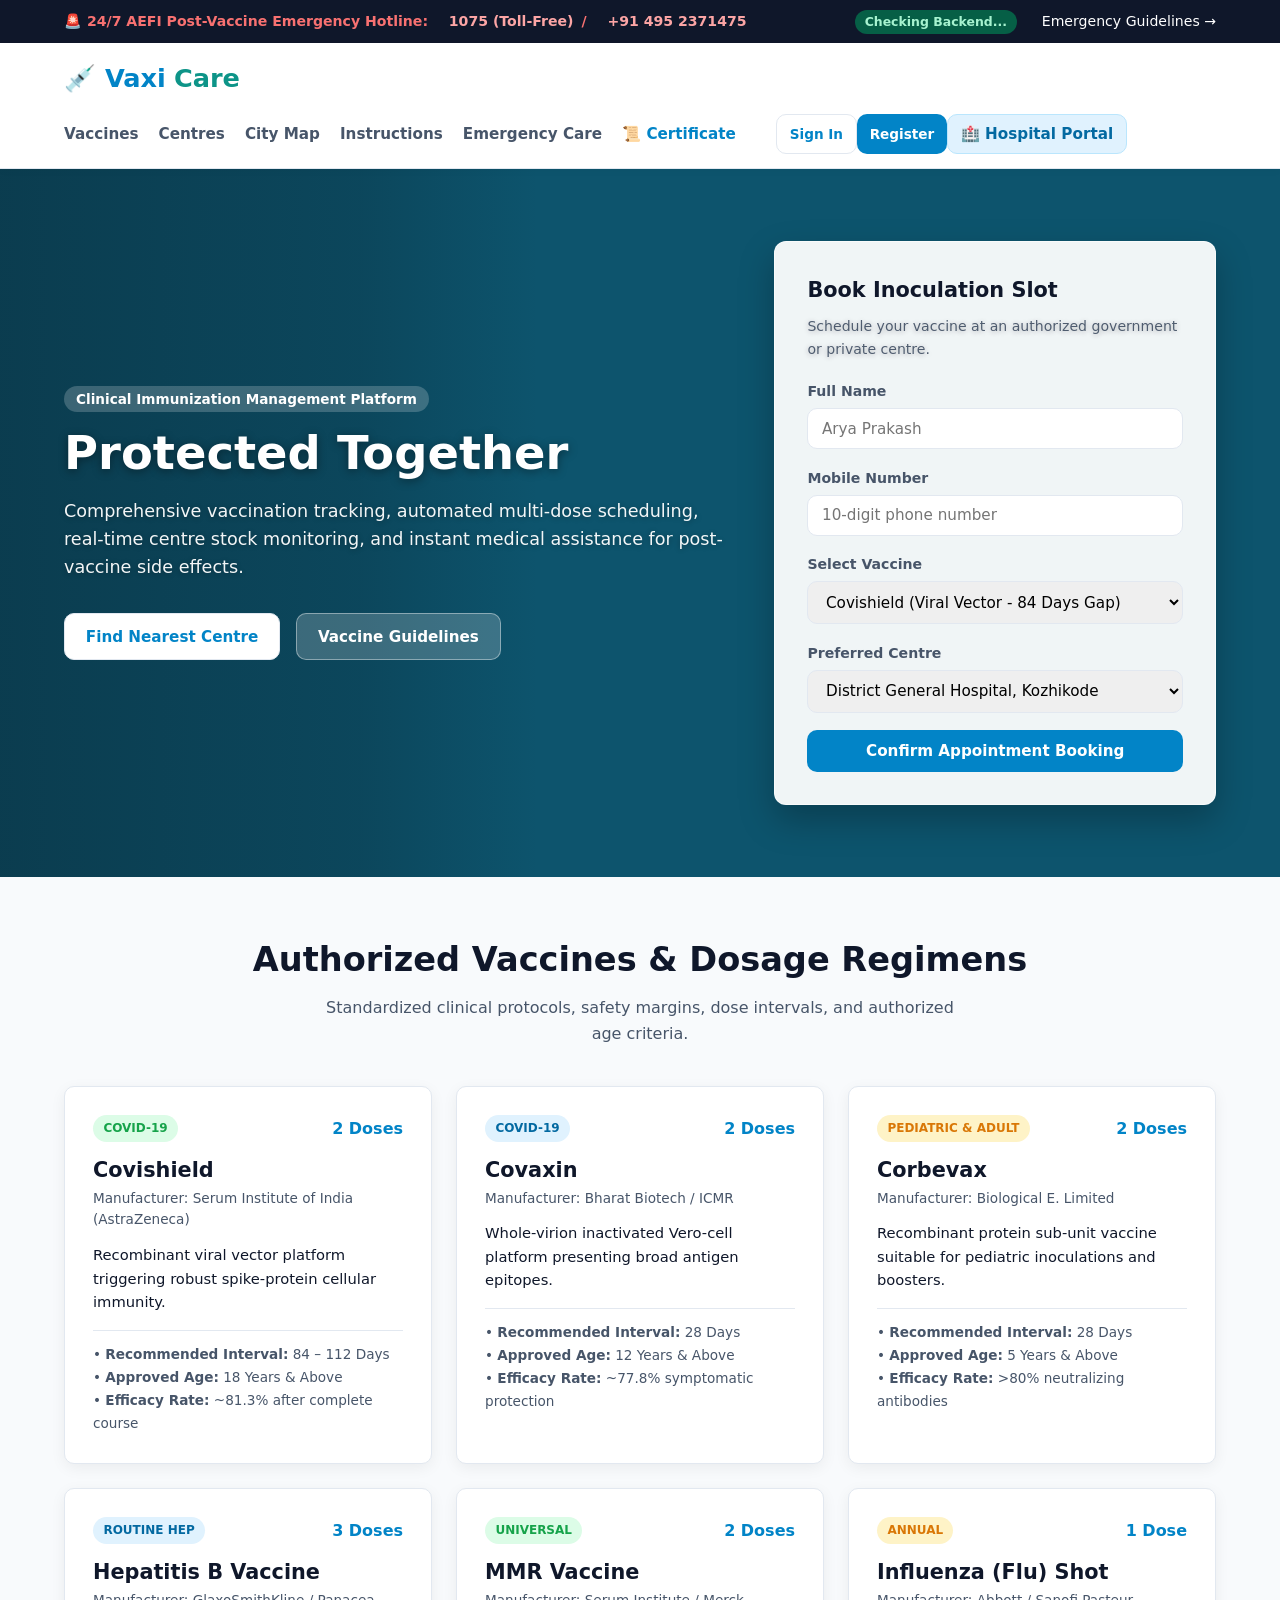
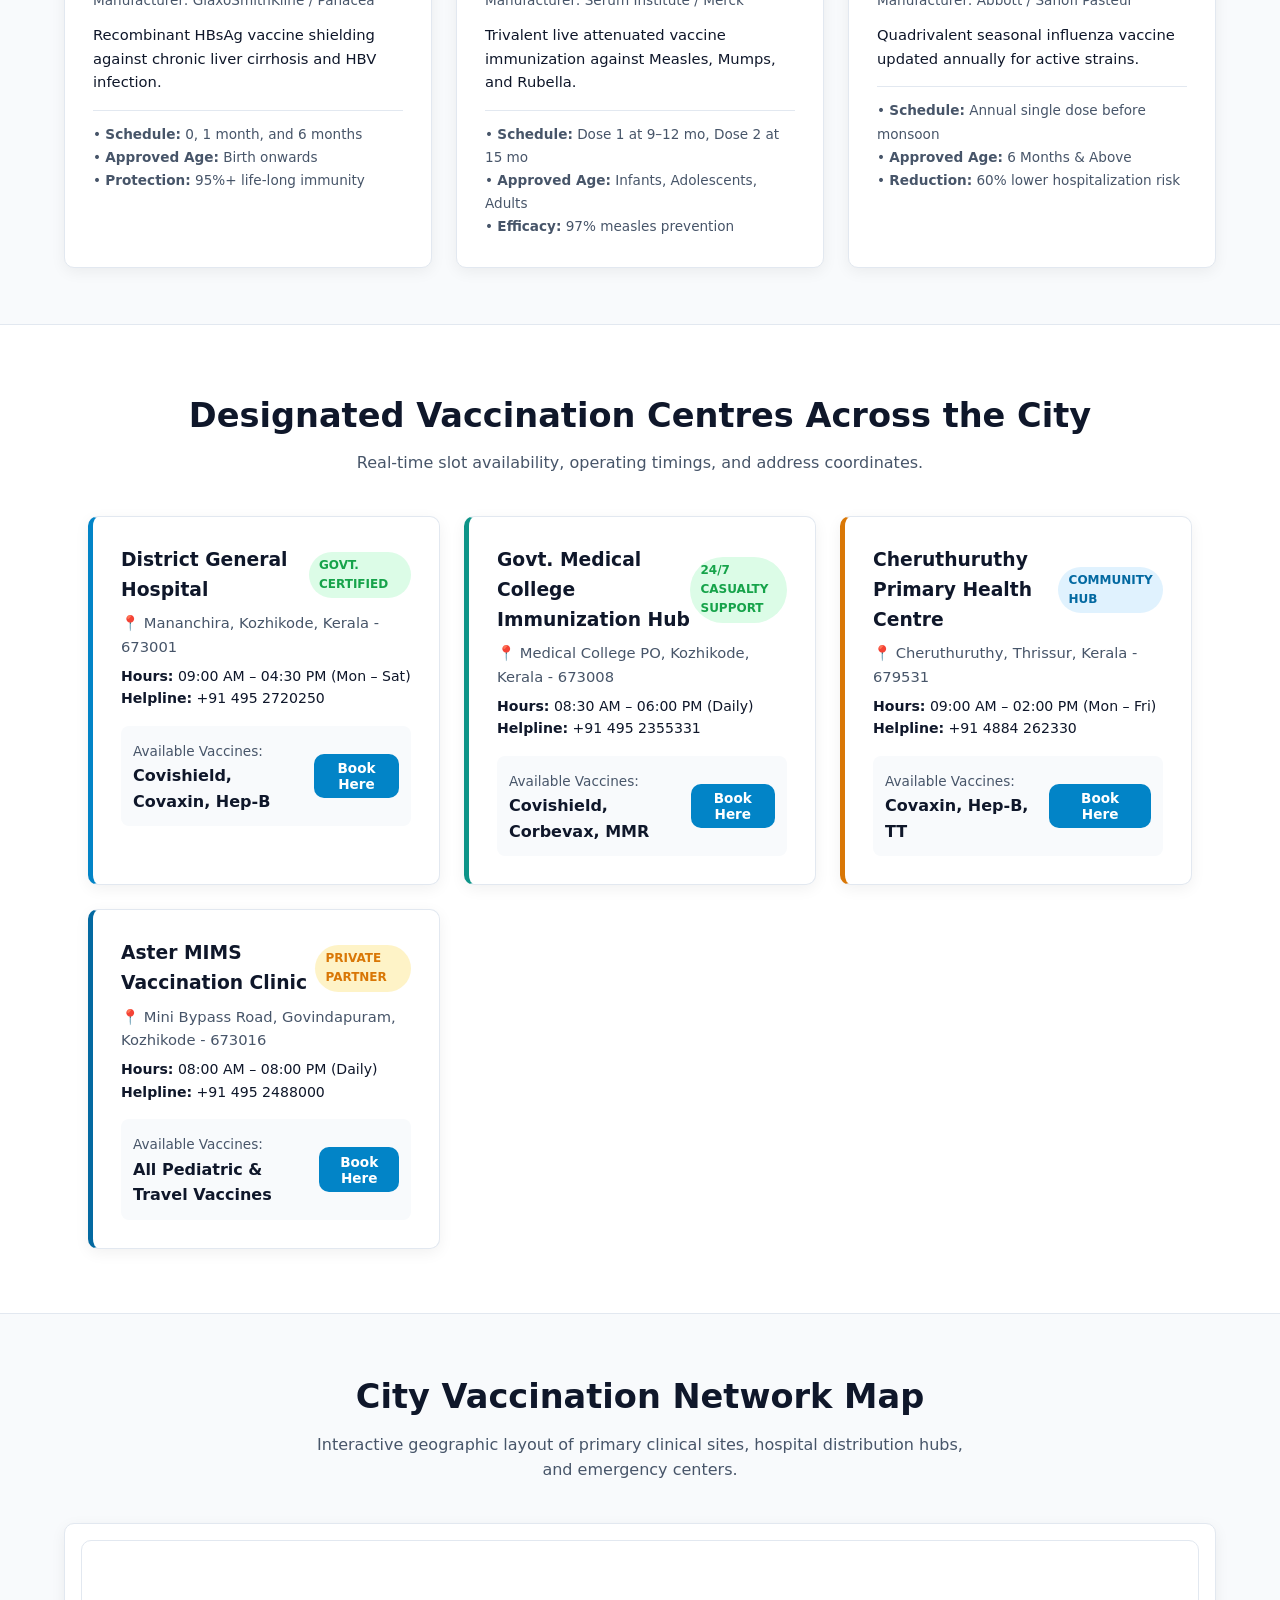
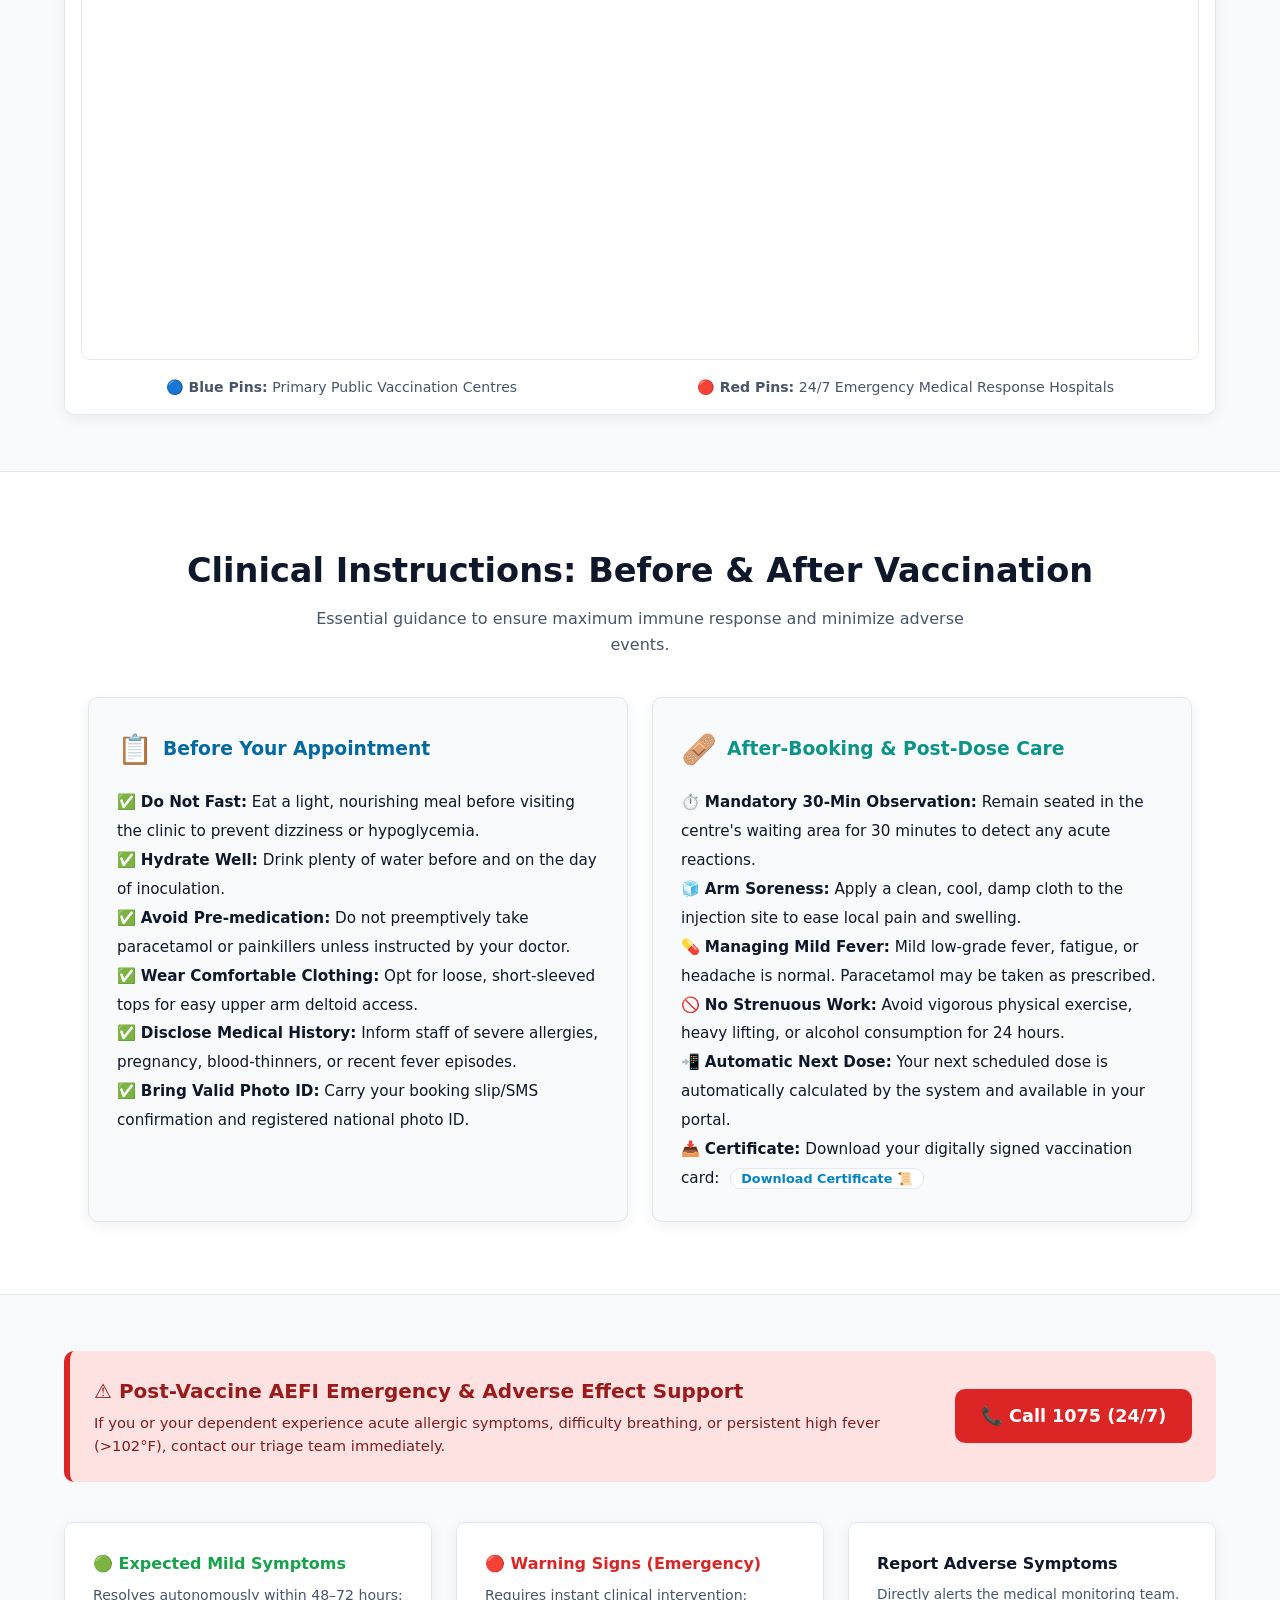
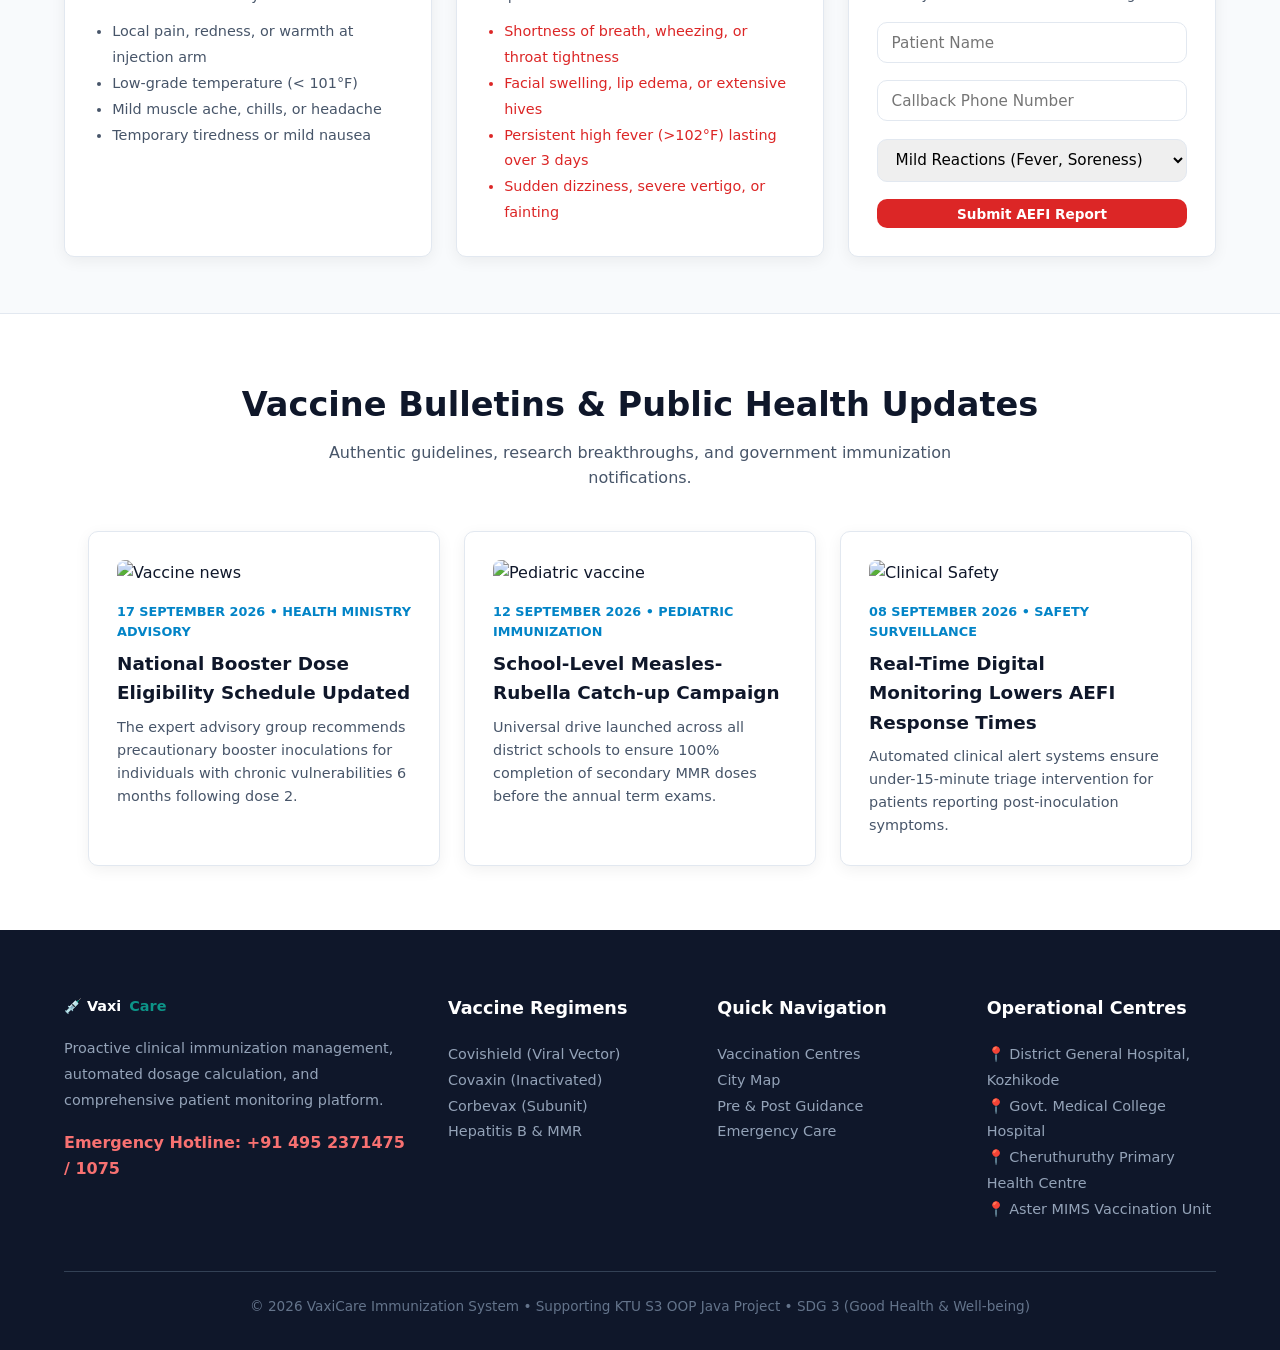
==== commit 821a2973: "fix(privacy): Filter My Appointments so patients only see their own bookings instead of entire datab" ====
--- a/src/main/webapp/index.html
+++ b/src/main/webapp/index.html
@@ -807,6 +807,11 @@
                     });
                     const data = await res.json();
                     if (res.ok && data.success) {
+                        // Track this booking ID for the current session
+                        let sessionBookedIds = JSON.parse(sessionStorage.getItem('my_booked_ids') || "[]");
+                        sessionBookedIds.push(data.booking.bookingId);
+                        sessionStorage.setItem('my_booked_ids', JSON.stringify(sessionBookedIds));
+
                         alert(`✅ Appointment Successfully Booked!\n\nBooking ID: ${data.booking.bookingId}\nPatient: ${name}\nVaccine: ${vaccine}\nCentre: ${centre}\nSaved to Backend Database (database/appointments.json).\n\n⚠️ IMPORTANT: Please arrive 15 minutes before your slot and do not fast.`);
                         renderBookings();
                         checkBackendHealth();
@@ -827,6 +832,10 @@
                 date: new Date().toISOString().split('T')[0],
                 status: "CONFIRMED"
             };
+
+            let sessionBookedIds = JSON.parse(sessionStorage.getItem('my_booked_ids') || "[]");
+            sessionBookedIds.push(booking.bookingId);
+            sessionStorage.setItem('my_booked_ids', JSON.stringify(sessionBookedIds));
 
             let bookings = JSON.parse(localStorage.getItem('smart_bookings') || "[]");
             bookings.push(booking);
@@ -941,20 +950,47 @@
         // 8. RENDER ACTIVE BOOKINGS (Backend Database + Fallback)
         // ============================================================================
         async function renderBookings() {
-            let bookings = [];
+            let allBookings = [];
             if (backendAvailable) {
                 try {
                     const res = await fetch('/api/appointments', { cache: 'no-store' });
                     if (res.ok) {
-                        bookings = await res.json();
+                        allBookings = await res.json();
                     }
                 } catch (err) {
                     console.warn("Could not fetch backend bookings, using local storage", err);
                 }
             }
 
-            if (!bookings || bookings.length === 0) {
-                bookings = JSON.parse(localStorage.getItem('smart_bookings') || "[]");
+            if (!allBookings || allBookings.length === 0) {
+                allBookings = JSON.parse(localStorage.getItem('smart_bookings') || "[]");
+            }
+
+            const loggedInUserStr = sessionStorage.getItem('loggedInUser');
+            let loggedInUser = null;
+            if (loggedInUserStr) {
+                try { loggedInUser = JSON.parse(loggedInUserStr); } catch(e){}
+            }
+
+            const sessionBookedIds = JSON.parse(sessionStorage.getItem('my_booked_ids') || "[]");
+
+            // Privacy Filter: Only show bookings belonging to THIS user/session
+            let bookings = [];
+            if (loggedInUser) {
+                if (loggedInUser.role === 'ADMIN') {
+                    bookings = allBookings; // Administrator views all
+                } else {
+                    const uName = (loggedInUser.fullName || "").toLowerCase().trim();
+                    const uPhone = (loggedInUser.phone || "").trim();
+                    bookings = allBookings.filter(b => {
+                        const bName = (b.patientName || "").toLowerCase().trim();
+                        const bPhone = (b.contact || "").trim();
+                        return (uName && bName === uName) || (uPhone && bPhone === uPhone) || sessionBookedIds.includes(b.bookingId);
+                    });
+                }
+            } else {
+                // Guest: Only show appointments booked during this browser session
+                bookings = allBookings.filter(b => sessionBookedIds.includes(b.bookingId));
             }
 
             const container = document.getElementById('bookingsListContainer');
--- a/src/main/webapp/css/style.css
+++ b/src/main/webapp/css/style.css
@@ -19,15 +19,15 @@
 body { background: var(--gray-50); color: var(--dark); line-height: 1.6; }
 
 /* Top Emergency Bar */
-.top-bar { background: #0f172a; color: white; padding: 0.5rem 5%; display: flex; justify-content: space-between; align-items: center; font-size: 0.88rem; }
-.top-bar .hotline { display: flex; align-items: center; gap: 8px; color: #f87171; font-weight: 700; }
-.top-bar a { color: white; text-decoration: none; margin-left: 1rem; }
+.top-bar { background: #0f172a; color: white; padding: 0.6rem 5%; display: flex; flex-wrap: wrap; justify-content: space-between; align-items: center; gap: 0.6rem 1rem; font-size: 0.88rem; }
+.top-bar .hotline { display: flex; flex-wrap: wrap; align-items: center; gap: 8px; color: #f87171; font-weight: 700; }
+.top-bar a { color: white; text-decoration: none; margin-left: 0.8rem; }
 
 /* Navbar */
-.navbar { display: flex; justify-content: space-between; align-items: center; padding: 1rem 5%; background: white; border-bottom: 1px solid var(--gray-200); position: sticky; top: 0; z-index: 1000; box-shadow: 0 2px 8px rgba(0,0,0,0.03); }
+.navbar { display: flex; flex-wrap: wrap; justify-content: space-between; align-items: center; padding: 0.9rem 5%; background: white; border-bottom: 1px solid var(--gray-200); position: sticky; top: 0; z-index: 1000; box-shadow: 0 2px 8px rgba(0,0,0,0.03); gap: 1rem; }
 .brand { font-size: 1.6rem; font-weight: 800; color: var(--primary); text-decoration: none; display: flex; align-items: center; gap: 8px; }
 .brand span { color: var(--accent); }
-.nav-links { display: flex; list-style: none; gap: 1.25rem; align-items: center; }
+.nav-links { display: flex; flex-wrap: wrap; list-style: none; gap: 0.75rem 1.25rem; align-items: center; }
 .nav-links a { text-decoration: none; color: var(--gray-600); font-weight: 600; font-size: 0.95rem; transition: color 0.2s; }
 .nav-links a:hover { color: var(--primary); }
 
@@ -147,11 +147,86 @@
 .footer-grid a:hover { color: white; }
 .footer-bottom { text-align: center; border-top: 1px solid #334155; padding-top: 1.5rem; font-size: 0.85rem; color: #64748b; }
 
+/* Responsive Breakpoints */
 @media (max-width: 900px) {
     .hero { grid-template-columns: 1fr; padding: 3rem 5%; }
     .footer-grid { grid-template-columns: 1fr 1fr; }
 }
-@media (max-width: 600px) {
+
+@media (max-width: 768px) {
+    /* 1. Top Emergency Bar: Stacks hotline & emergency info vertically */
+    .top-bar {
+        flex-direction: column;
+        text-align: center;
+        padding: 0.75rem 1rem;
+        gap: 0.5rem;
+    }
+
+    .top-bar .hotline {
+        flex-direction: column;
+        gap: 4px;
+        text-align: center;
+    }
+
+    .top-bar a {
+        margin-left: 0;
+    }
+
+    /* 2. Navigation Bar: Stacks logo above nav links */
+    .navbar {
+        flex-direction: column;
+        align-items: center;
+        padding: 0.9rem 1rem;
+        gap: 0.85rem;
+    }
+
+    .brand {
+        font-size: 1.45rem;
+    }
+
+    /* 3. Navigation Links: Centered vertical stacking */
+    .nav-links {
+        flex-direction: column;
+        width: 100%;
+        text-align: center;
+        gap: 0.45rem;
+        padding-top: 0.6rem;
+        border-top: 1px solid var(--gray-200);
+    }
+
+    .nav-links li {
+        width: 100%;
+    }
+
+    .nav-links a {
+        display: block;
+        padding: 0.45rem 0.5rem;
+        border-radius: 6px;
+    }
+
+    .nav-links a:hover {
+        background: var(--gray-100);
+    }
+
+    /* Auth & Action Buttons: Centered wrap */
+    #authNavButtons,
+    #userProfileNav {
+        display: flex;
+        flex-wrap: wrap;
+        justify-content: center;
+        gap: 8px;
+        width: 100%;
+        padding-top: 0.4rem;
+    }
+
+    #authNavButtons .btn,
+    #userProfileNav .btn {
+        flex: 1 1 120px;
+        text-align: center;
+    }
+}
+
+@media (max-width: 480px) {
     .footer-grid { grid-template-columns: 1fr; }
-    .top-bar { flex-direction: column; text-align: center; gap: 5px; }
-}
+    .top-bar { font-size: 0.82rem; }
+}
